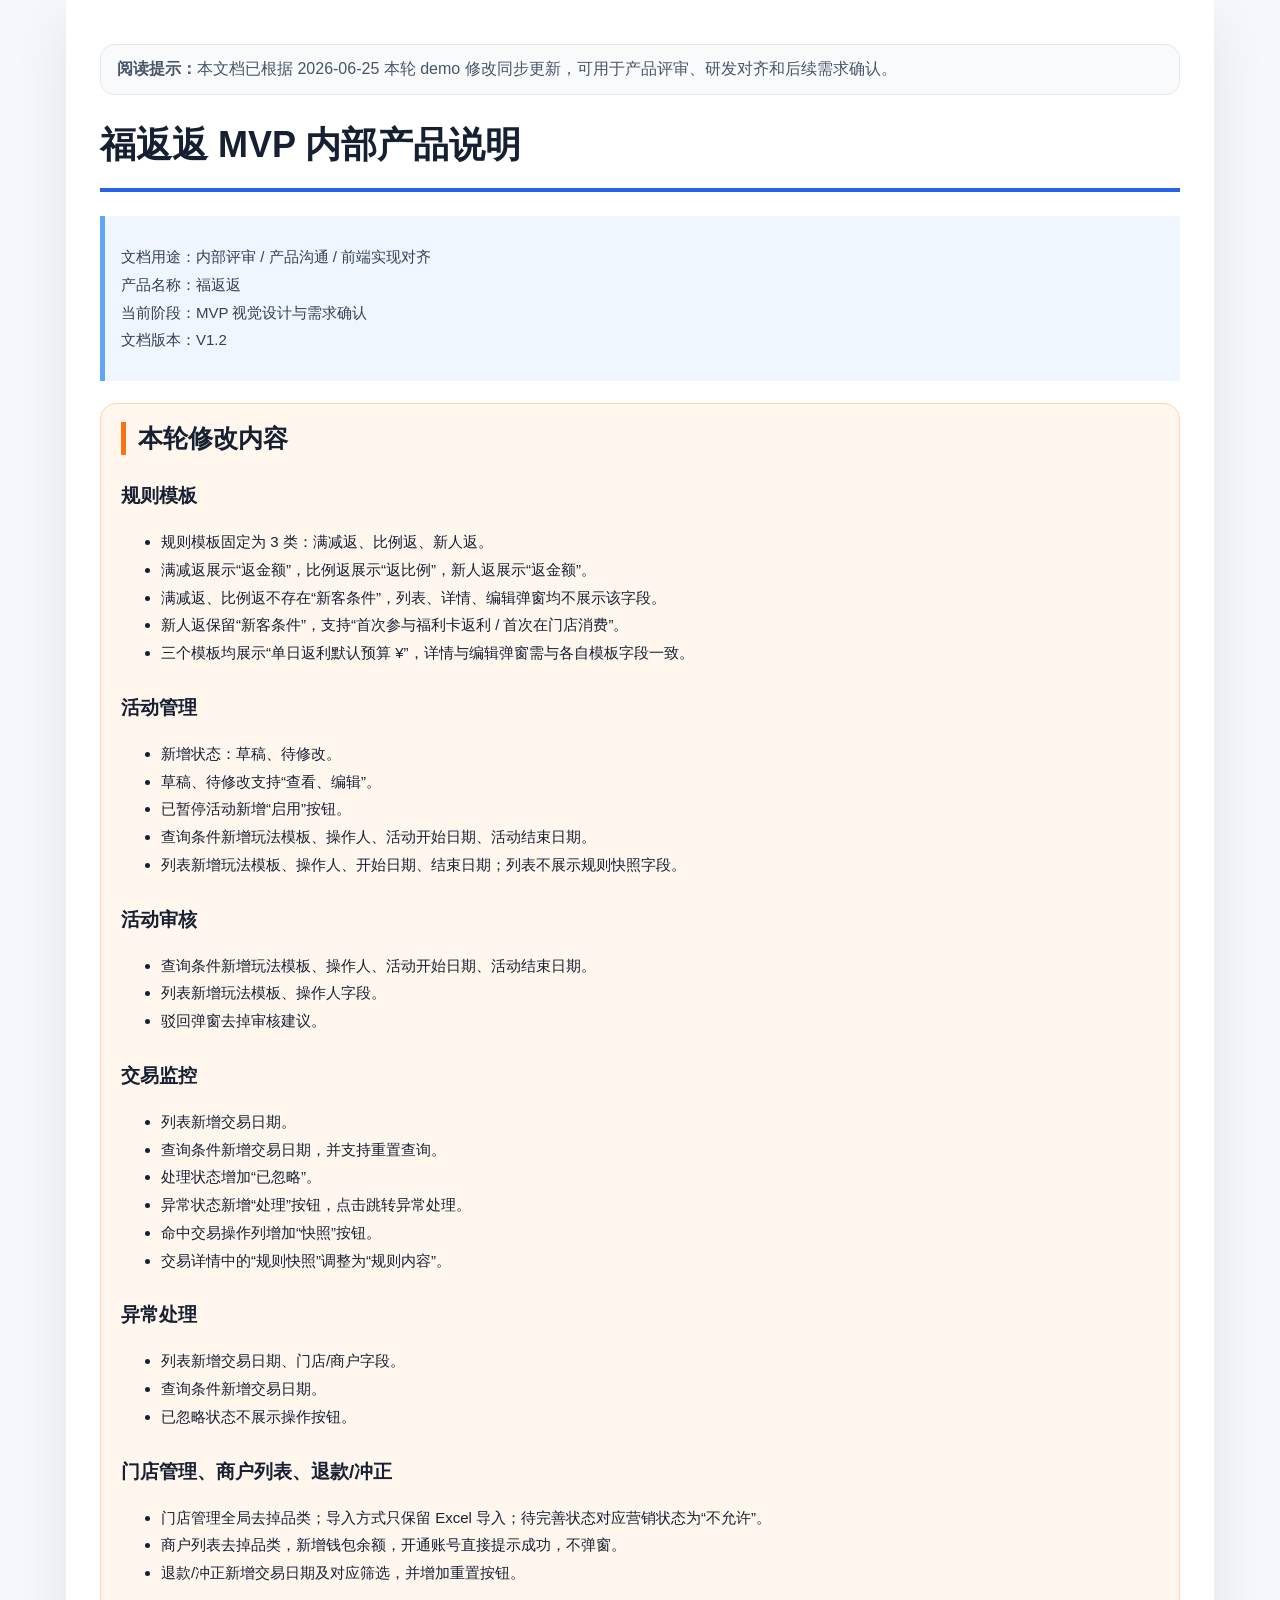
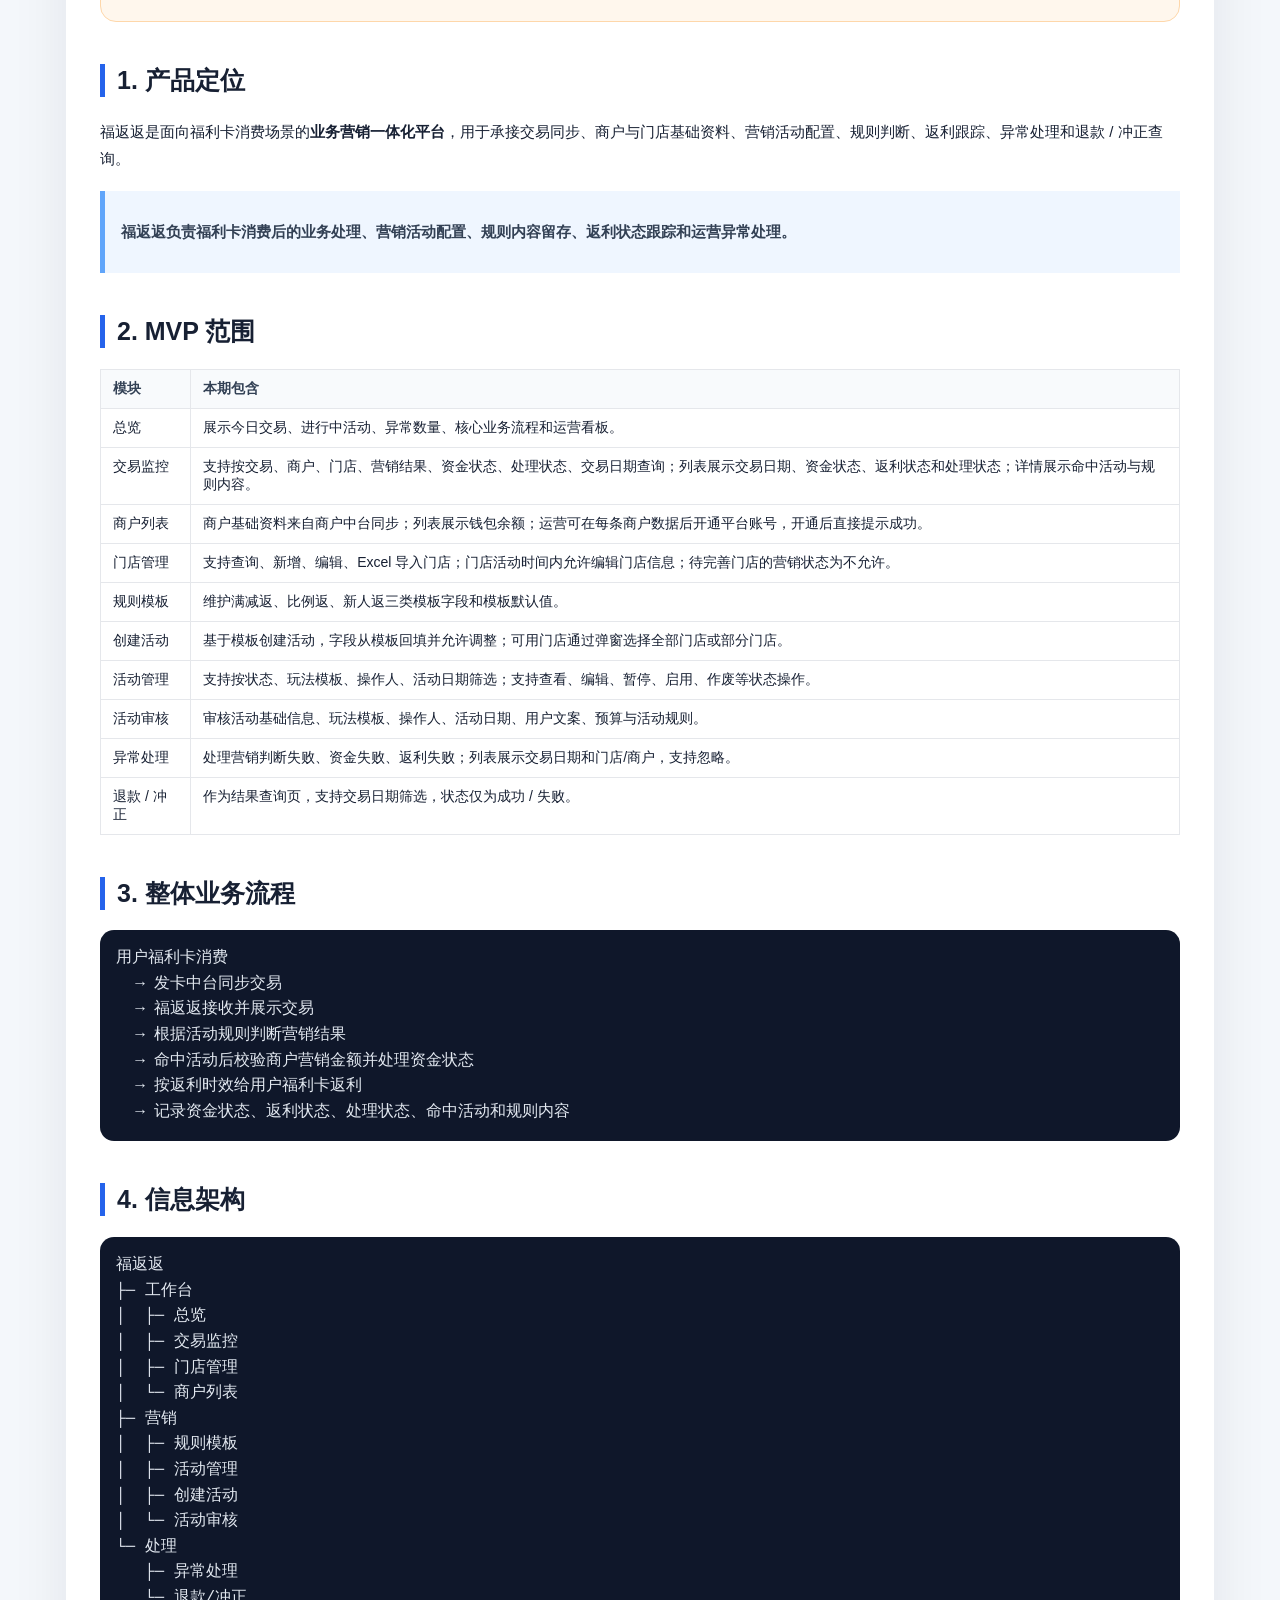
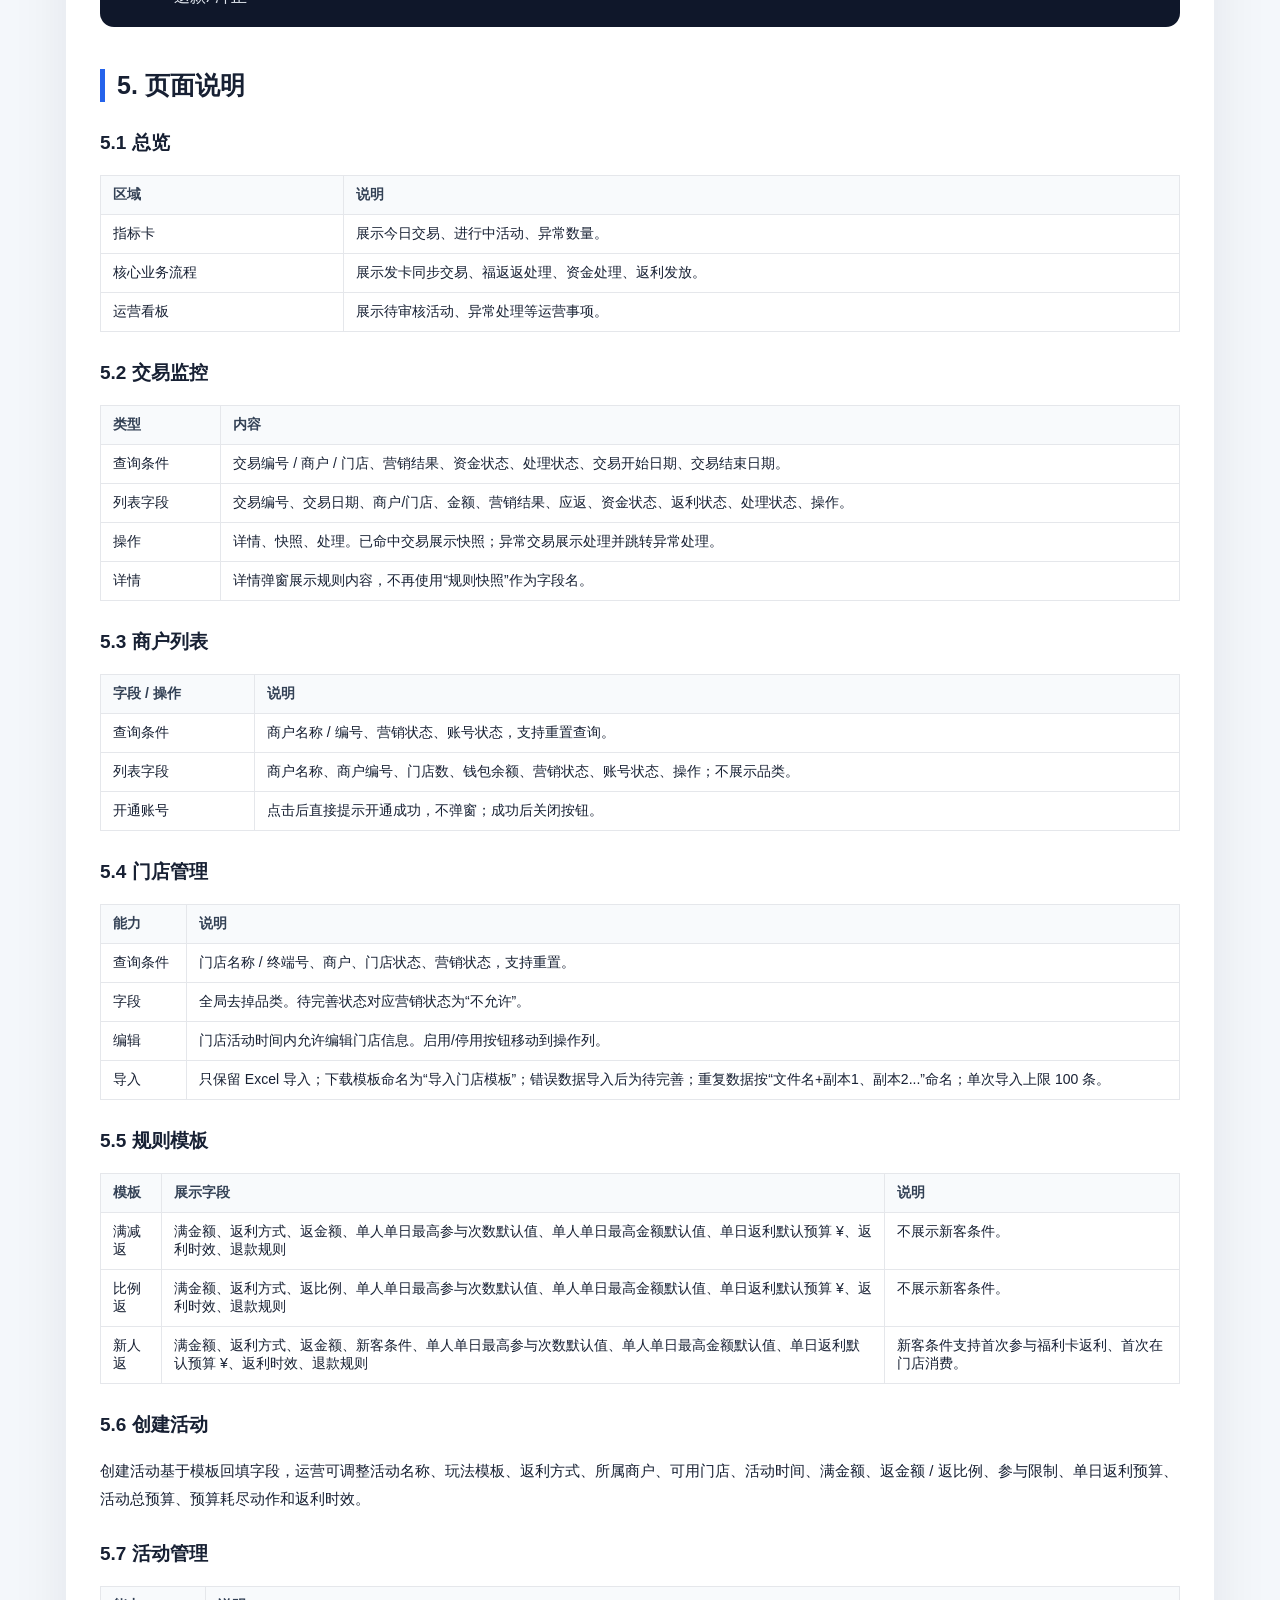
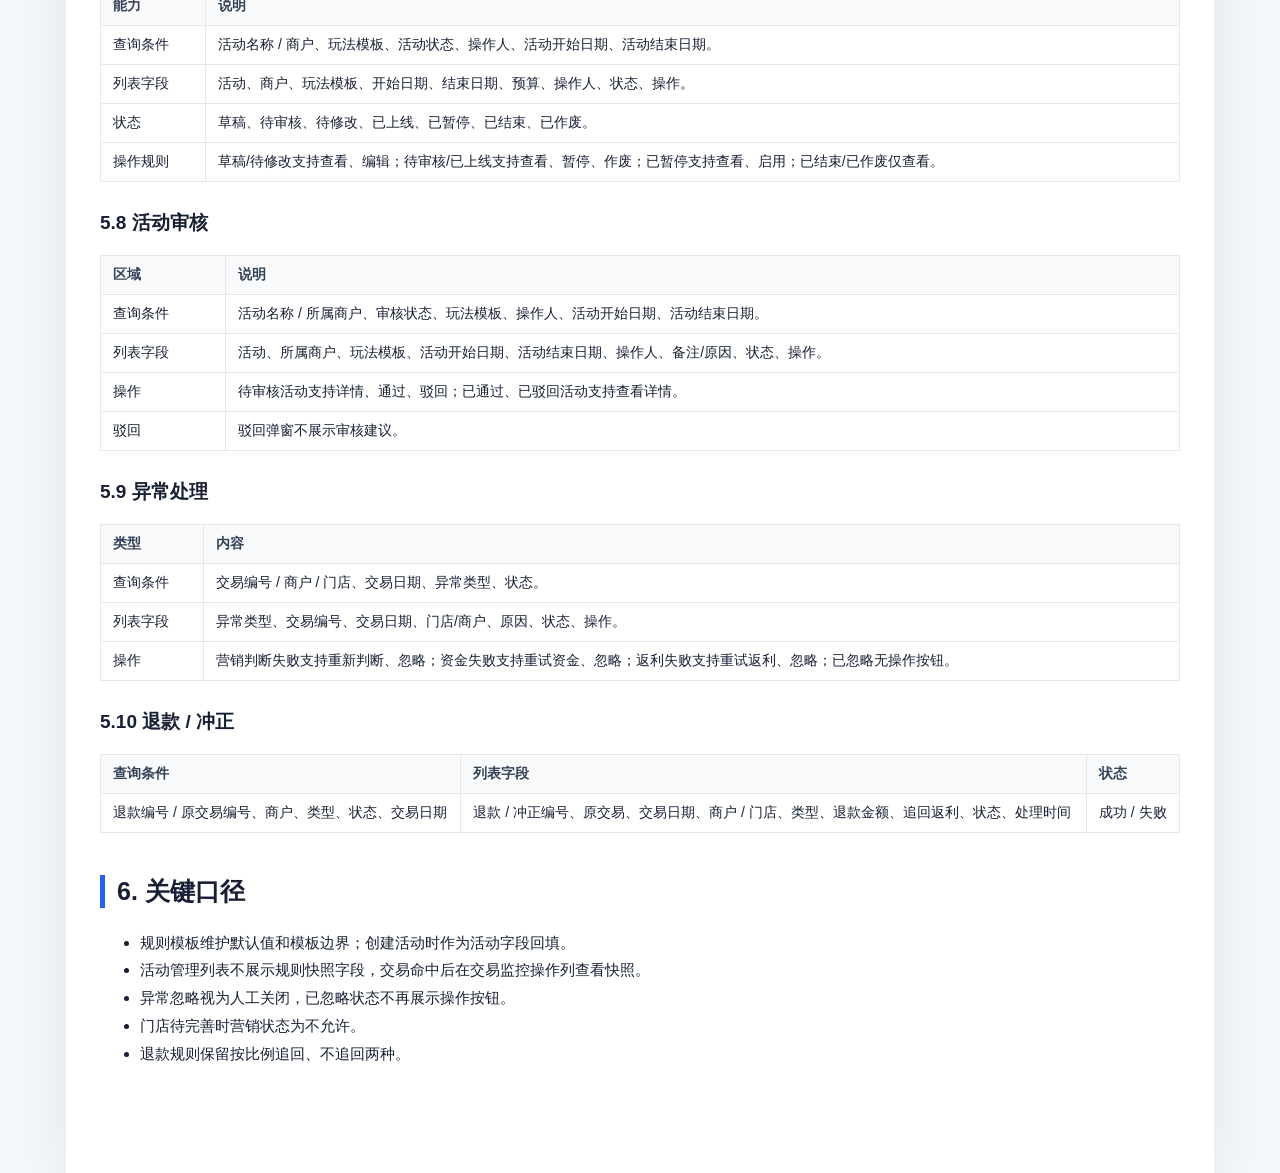
==== spec.html @ 5fb890c2 "Add product spec doc" ====
<!doctype html>
<html lang="zh-CN">
<head>
<meta charset="utf-8">
<meta name="viewport" content="width=device-width,initial-scale=1">
<title>福返返内部产品说明-本轮更新版</title>
<style>
body{margin:0;background:#f4f7fb;color:#172033;font-family:-apple-system,BlinkMacSystemFont,"Segoe UI","PingFang SC","Microsoft YaHei",Arial,sans-serif}
.wrap{max-width:1080px;margin:0 auto;background:#fff;min-height:100vh;padding:44px 34px 90px;box-shadow:0 18px 55px rgba(15,23,42,.08)}
h1{font-size:36px;margin:0 0 24px;padding-bottom:18px;border-bottom:4px solid #2563eb}
h2{font-size:25px;margin-top:42px;border-left:5px solid #2563eb;padding-left:12px}
h3{font-size:19px;margin-top:28px}
p,li{font-size:15px;line-height:1.85}
blockquote{margin:18px 0;padding:12px 16px;border-left:5px solid #60a5fa;background:#eff6ff;color:#334155}
table{border-collapse:collapse;width:100%;margin:16px 0}
th,td{border:1px solid #e5e7eb;padding:10px 12px;text-align:left;vertical-align:top;font-size:14px}
th{background:#f8fafc;color:#334155}
pre{background:#0f172a;color:#e2e8f0;padding:16px;border-radius:14px;overflow:auto;line-height:1.6}
code{font-family:Consolas,monospace;background:#f1f5f9;padding:2px 6px;border-radius:6px}
pre code{background:transparent;padding:0}
.note{background:#f8fafc;border:1px solid #e5e7eb;border-radius:14px;padding:14px 16px;margin-bottom:26px;color:#475569}
.update{background:#fff7ed;border:1px solid #fed7aa;border-radius:16px;padding:18px 20px;margin:22px 0 30px}
.update h2{margin-top:0;border-left-color:#f97316}
.ok{color:#067647;font-weight:700}.warn{color:#b42318;font-weight:700}
@media print{body{background:#fff}.wrap{box-shadow:none;max-width:none}.note{display:none}}
</style>
</head>
<body>
<div class="wrap">
<div class="note"><b>阅读提示：</b>本文档已根据 2026-06-25 本轮 demo 修改同步更新，可用于产品评审、研发对齐和后续需求确认。</div>
<h1>福返返 MVP 内部产品说明</h1>
<blockquote>
<p>文档用途：内部评审 / 产品沟通 / 前端实现对齐<br>产品名称：福返返<br>当前阶段：MVP 视觉设计与需求确认<br>文档版本：V1.2</p>
</blockquote>

<div class="update">
<h2>本轮修改内容</h2>
<h3>规则模板</h3>
<ul>
<li>规则模板固定为 3 类：满减返、比例返、新人返。</li>
<li>满减返展示“返金额”，比例返展示“返比例”，新人返展示“返金额”。</li>
<li>满减返、比例返不存在“新客条件”，列表、详情、编辑弹窗均不展示该字段。</li>
<li>新人返保留“新客条件”，支持“首次参与福利卡返利 / 首次在门店消费”。</li>
<li>三个模板均展示“单日返利默认预算 ¥”，详情与编辑弹窗需与各自模板字段一致。</li>
</ul>
<h3>活动管理</h3>
<ul>
<li>新增状态：草稿、待修改。</li>
<li>草稿、待修改支持“查看、编辑”。</li>
<li>已暂停活动新增“启用”按钮。</li>
<li>查询条件新增玩法模板、操作人、活动开始日期、活动结束日期。</li>
<li>列表新增玩法模板、操作人、开始日期、结束日期；列表不展示规则快照字段。</li>
</ul>
<h3>活动审核</h3>
<ul>
<li>查询条件新增玩法模板、操作人、活动开始日期、活动结束日期。</li>
<li>列表新增玩法模板、操作人字段。</li>
<li>驳回弹窗去掉审核建议。</li>
</ul>
<h3>交易监控</h3>
<ul>
<li>列表新增交易日期。</li>
<li>查询条件新增交易日期，并支持重置查询。</li>
<li>处理状态增加“已忽略”。</li>
<li>异常状态新增“处理”按钮，点击跳转异常处理。</li>
<li>命中交易操作列增加“快照”按钮。</li>
<li>交易详情中的“规则快照”调整为“规则内容”。</li>
</ul>
<h3>异常处理</h3>
<ul>
<li>列表新增交易日期、门店/商户字段。</li>
<li>查询条件新增交易日期。</li>
<li>已忽略状态不展示操作按钮。</li>
</ul>
<h3>门店管理、商户列表、退款/冲正</h3>
<ul>
<li>门店管理全局去掉品类；导入方式只保留 Excel 导入；待完善状态对应营销状态为“不允许”。</li>
<li>商户列表去掉品类，新增钱包余额，开通账号直接提示成功，不弹窗。</li>
<li>退款/冲正新增交易日期及对应筛选，并增加重置按钮。</li>
</ul>
</div>

<h2>1. 产品定位</h2>
<p>福返返是面向福利卡消费场景的<strong>业务营销一体化平台</strong>，用于承接交易同步、商户与门店基础资料、营销活动配置、规则判断、返利跟踪、异常处理和退款 / 冲正查询。</p>
<blockquote>
<p><strong>福返返负责福利卡消费后的业务处理、营销活动配置、规则内容留存、返利状态跟踪和运营异常处理。</strong></p>
</blockquote>

<h2>2. MVP 范围</h2>
<table>
<thead><tr><th>模块</th><th>本期包含</th></tr></thead>
<tbody>
<tr><td>总览</td><td>展示今日交易、进行中活动、异常数量、核心业务流程和运营看板。</td></tr>
<tr><td>交易监控</td><td>支持按交易、商户、门店、营销结果、资金状态、处理状态、交易日期查询；列表展示交易日期、资金状态、返利状态和处理状态；详情展示命中活动与规则内容。</td></tr>
<tr><td>商户列表</td><td>商户基础资料来自商户中台同步；列表展示钱包余额；运营可在每条商户数据后开通平台账号，开通后直接提示成功。</td></tr>
<tr><td>门店管理</td><td>支持查询、新增、编辑、Excel 导入门店；门店活动时间内允许编辑门店信息；待完善门店的营销状态为不允许。</td></tr>
<tr><td>规则模板</td><td>维护满减返、比例返、新人返三类模板字段和模板默认值。</td></tr>
<tr><td>创建活动</td><td>基于模板创建活动，字段从模板回填并允许调整；可用门店通过弹窗选择全部门店或部分门店。</td></tr>
<tr><td>活动管理</td><td>支持按状态、玩法模板、操作人、活动日期筛选；支持查看、编辑、暂停、启用、作废等状态操作。</td></tr>
<tr><td>活动审核</td><td>审核活动基础信息、玩法模板、操作人、活动日期、用户文案、预算与活动规则。</td></tr>
<tr><td>异常处理</td><td>处理营销判断失败、资金失败、返利失败；列表展示交易日期和门店/商户，支持忽略。</td></tr>
<tr><td>退款 / 冲正</td><td>作为结果查询页，支持交易日期筛选，状态仅为成功 / 失败。</td></tr>
</tbody>
</table>

<h2>3. 整体业务流程</h2>
<pre><code>用户福利卡消费
  → 发卡中台同步交易
  → 福返返接收并展示交易
  → 根据活动规则判断营销结果
  → 命中活动后校验商户营销金额并处理资金状态
  → 按返利时效给用户福利卡返利
  → 记录资金状态、返利状态、处理状态、命中活动和规则内容</code></pre>

<h2>4. 信息架构</h2>
<pre><code>福返返
├─ 工作台
│  ├─ 总览
│  ├─ 交易监控
│  ├─ 门店管理
│  └─ 商户列表
├─ 营销
│  ├─ 规则模板
│  ├─ 活动管理
│  ├─ 创建活动
│  └─ 活动审核
└─ 处理
   ├─ 异常处理
   └─ 退款/冲正</code></pre>

<h2>5. 页面说明</h2>
<h3>5.1 总览</h3>
<table>
<thead><tr><th>区域</th><th>说明</th></tr></thead>
<tbody>
<tr><td>指标卡</td><td>展示今日交易、进行中活动、异常数量。</td></tr>
<tr><td>核心业务流程</td><td>展示发卡同步交易、福返返处理、资金处理、返利发放。</td></tr>
<tr><td>运营看板</td><td>展示待审核活动、异常处理等运营事项。</td></tr>
</tbody>
</table>

<h3>5.2 交易监控</h3>
<table>
<thead><tr><th>类型</th><th>内容</th></tr></thead>
<tbody>
<tr><td>查询条件</td><td>交易编号 / 商户 / 门店、营销结果、资金状态、处理状态、交易开始日期、交易结束日期。</td></tr>
<tr><td>列表字段</td><td>交易编号、交易日期、商户/门店、金额、营销结果、应返、资金状态、返利状态、处理状态、操作。</td></tr>
<tr><td>操作</td><td>详情、快照、处理。已命中交易展示快照；异常交易展示处理并跳转异常处理。</td></tr>
<tr><td>详情</td><td>详情弹窗展示规则内容，不再使用“规则快照”作为字段名。</td></tr>
</tbody>
</table>

<h3>5.3 商户列表</h3>
<table>
<thead><tr><th>字段 / 操作</th><th>说明</th></tr></thead>
<tbody>
<tr><td>查询条件</td><td>商户名称 / 编号、营销状态、账号状态，支持重置查询。</td></tr>
<tr><td>列表字段</td><td>商户名称、商户编号、门店数、钱包余额、营销状态、账号状态、操作；不展示品类。</td></tr>
<tr><td>开通账号</td><td>点击后直接提示开通成功，不弹窗；成功后关闭按钮。</td></tr>
</tbody>
</table>

<h3>5.4 门店管理</h3>
<table>
<thead><tr><th>能力</th><th>说明</th></tr></thead>
<tbody>
<tr><td>查询条件</td><td>门店名称 / 终端号、商户、门店状态、营销状态，支持重置。</td></tr>
<tr><td>字段</td><td>全局去掉品类。待完善状态对应营销状态为“不允许”。</td></tr>
<tr><td>编辑</td><td>门店活动时间内允许编辑门店信息。启用/停用按钮移动到操作列。</td></tr>
<tr><td>导入</td><td>只保留 Excel 导入；下载模板命名为“导入门店模板”；错误数据导入后为待完善；重复数据按“文件名+副本1、副本2...”命名；单次导入上限 100 条。</td></tr>
</tbody>
</table>

<h3>5.5 规则模板</h3>
<table>
<thead><tr><th>模板</th><th>展示字段</th><th>说明</th></tr></thead>
<tbody>
<tr><td>满减返</td><td>满金额、返利方式、返金额、单人单日最高参与次数默认值、单人单日最高金额默认值、单日返利默认预算 ¥、返利时效、退款规则</td><td>不展示新客条件。</td></tr>
<tr><td>比例返</td><td>满金额、返利方式、返比例、单人单日最高参与次数默认值、单人单日最高金额默认值、单日返利默认预算 ¥、返利时效、退款规则</td><td>不展示新客条件。</td></tr>
<tr><td>新人返</td><td>满金额、返利方式、返金额、新客条件、单人单日最高参与次数默认值、单人单日最高金额默认值、单日返利默认预算 ¥、返利时效、退款规则</td><td>新客条件支持首次参与福利卡返利、首次在门店消费。</td></tr>
</tbody>
</table>

<h3>5.6 创建活动</h3>
<p>创建活动基于模板回填字段，运营可调整活动名称、玩法模板、返利方式、所属商户、可用门店、活动时间、满金额、返金额 / 返比例、参与限制、单日返利预算、活动总预算、预算耗尽动作和返利时效。</p>

<h3>5.7 活动管理</h3>
<table>
<thead><tr><th>能力</th><th>说明</th></tr></thead>
<tbody>
<tr><td>查询条件</td><td>活动名称 / 商户、玩法模板、活动状态、操作人、活动开始日期、活动结束日期。</td></tr>
<tr><td>列表字段</td><td>活动、商户、玩法模板、开始日期、结束日期、预算、操作人、状态、操作。</td></tr>
<tr><td>状态</td><td>草稿、待审核、待修改、已上线、已暂停、已结束、已作废。</td></tr>
<tr><td>操作规则</td><td>草稿/待修改支持查看、编辑；待审核/已上线支持查看、暂停、作废；已暂停支持查看、启用；已结束/已作废仅查看。</td></tr>
</tbody>
</table>

<h3>5.8 活动审核</h3>
<table>
<thead><tr><th>区域</th><th>说明</th></tr></thead>
<tbody>
<tr><td>查询条件</td><td>活动名称 / 所属商户、审核状态、玩法模板、操作人、活动开始日期、活动结束日期。</td></tr>
<tr><td>列表字段</td><td>活动、所属商户、玩法模板、活动开始日期、活动结束日期、操作人、备注/原因、状态、操作。</td></tr>
<tr><td>操作</td><td>待审核活动支持详情、通过、驳回；已通过、已驳回活动支持查看详情。</td></tr>
<tr><td>驳回</td><td>驳回弹窗不展示审核建议。</td></tr>
</tbody>
</table>

<h3>5.9 异常处理</h3>
<table>
<thead><tr><th>类型</th><th>内容</th></tr></thead>
<tbody>
<tr><td>查询条件</td><td>交易编号 / 商户 / 门店、交易日期、异常类型、状态。</td></tr>
<tr><td>列表字段</td><td>异常类型、交易编号、交易日期、门店/商户、原因、状态、操作。</td></tr>
<tr><td>操作</td><td>营销判断失败支持重新判断、忽略；资金失败支持重试资金、忽略；返利失败支持重试返利、忽略；已忽略无操作按钮。</td></tr>
</tbody>
</table>

<h3>5.10 退款 / 冲正</h3>
<table>
<thead><tr><th>查询条件</th><th>列表字段</th><th>状态</th></tr></thead>
<tbody>
<tr><td>退款编号 / 原交易编号、商户、类型、状态、交易日期</td><td>退款 / 冲正编号、原交易、交易日期、商户 / 门店、类型、退款金额、追回返利、状态、处理时间</td><td>成功 / 失败</td></tr>
</tbody>
</table>

<h2>6. 关键口径</h2>
<ul>
<li>规则模板维护默认值和模板边界；创建活动时作为活动字段回填。</li>
<li>活动管理列表不展示规则快照字段，交易命中后在交易监控操作列查看快照。</li>
<li>异常忽略视为人工关闭，已忽略状态不再展示操作按钮。</li>
<li>门店待完善时营销状态为不允许。</li>
<li>退款规则保留按比例追回、不追回两种。</li>
</ul>
</div>
</body>
</html>
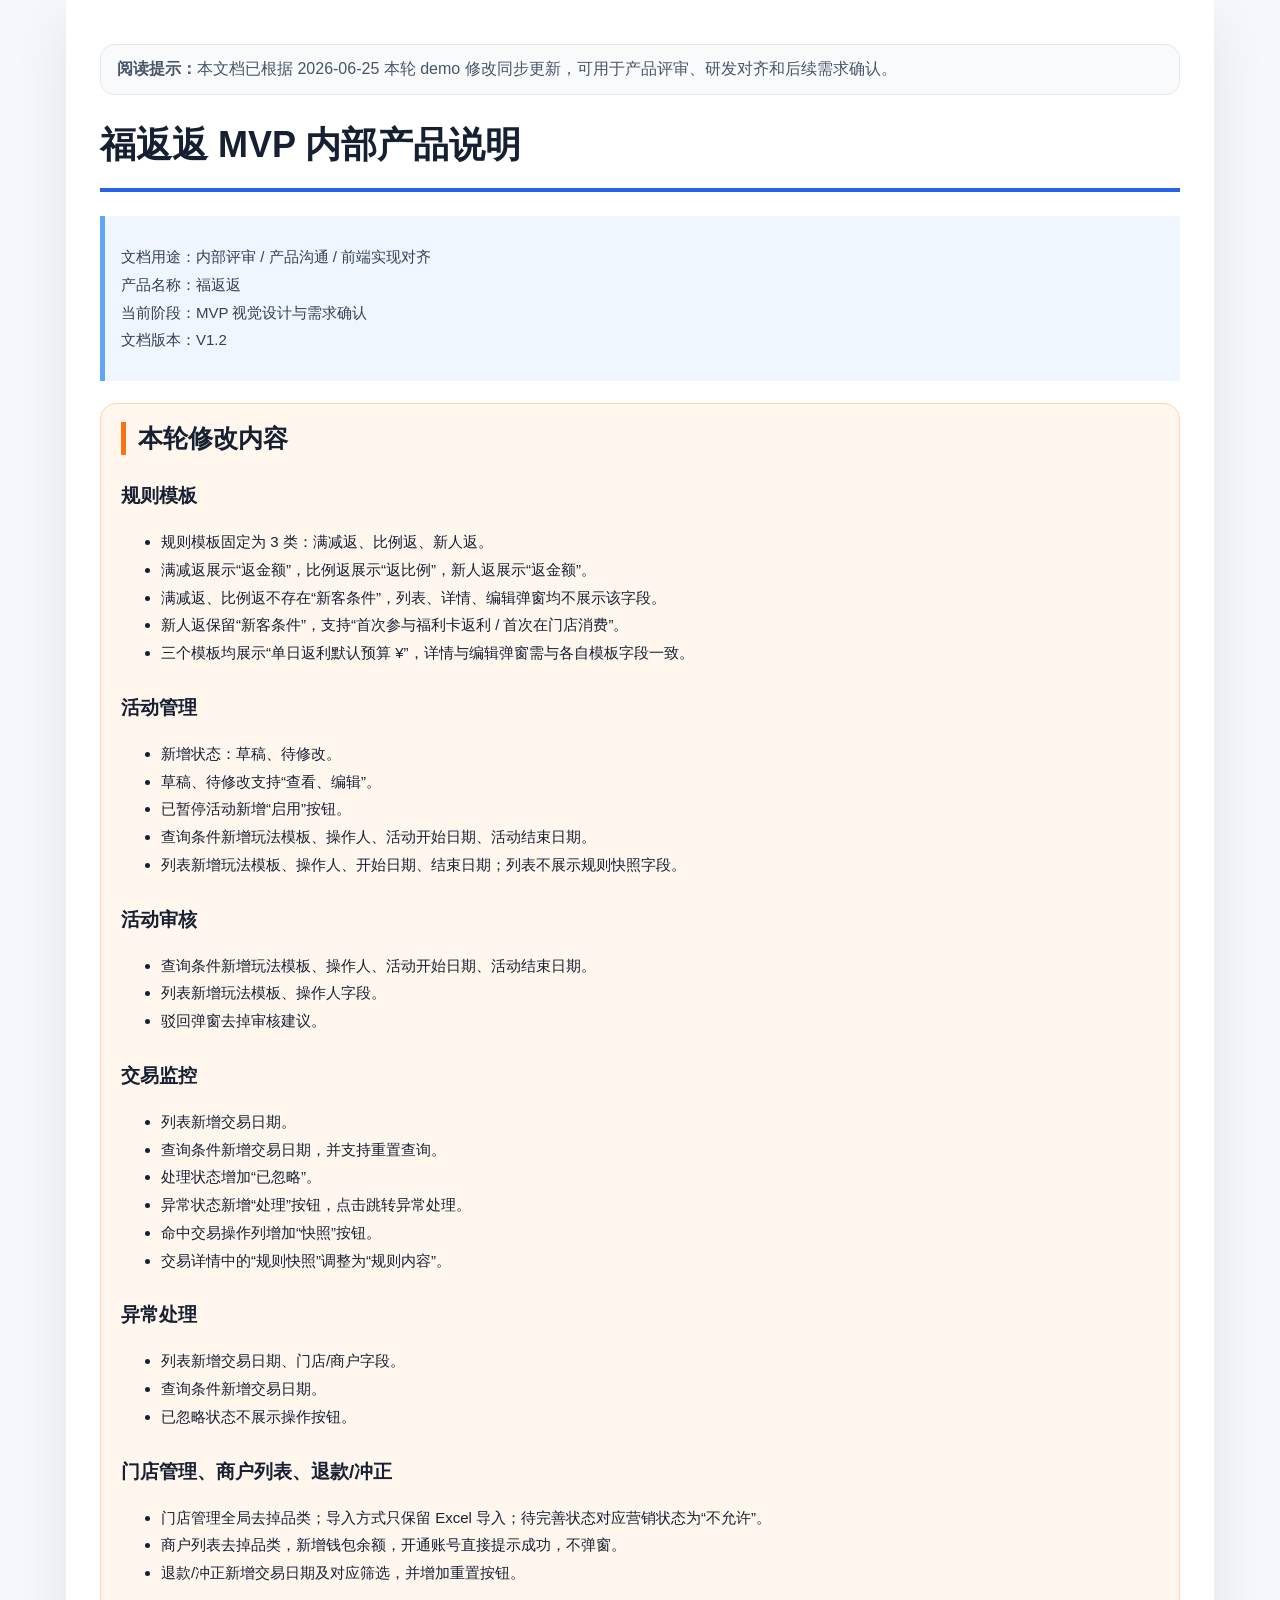
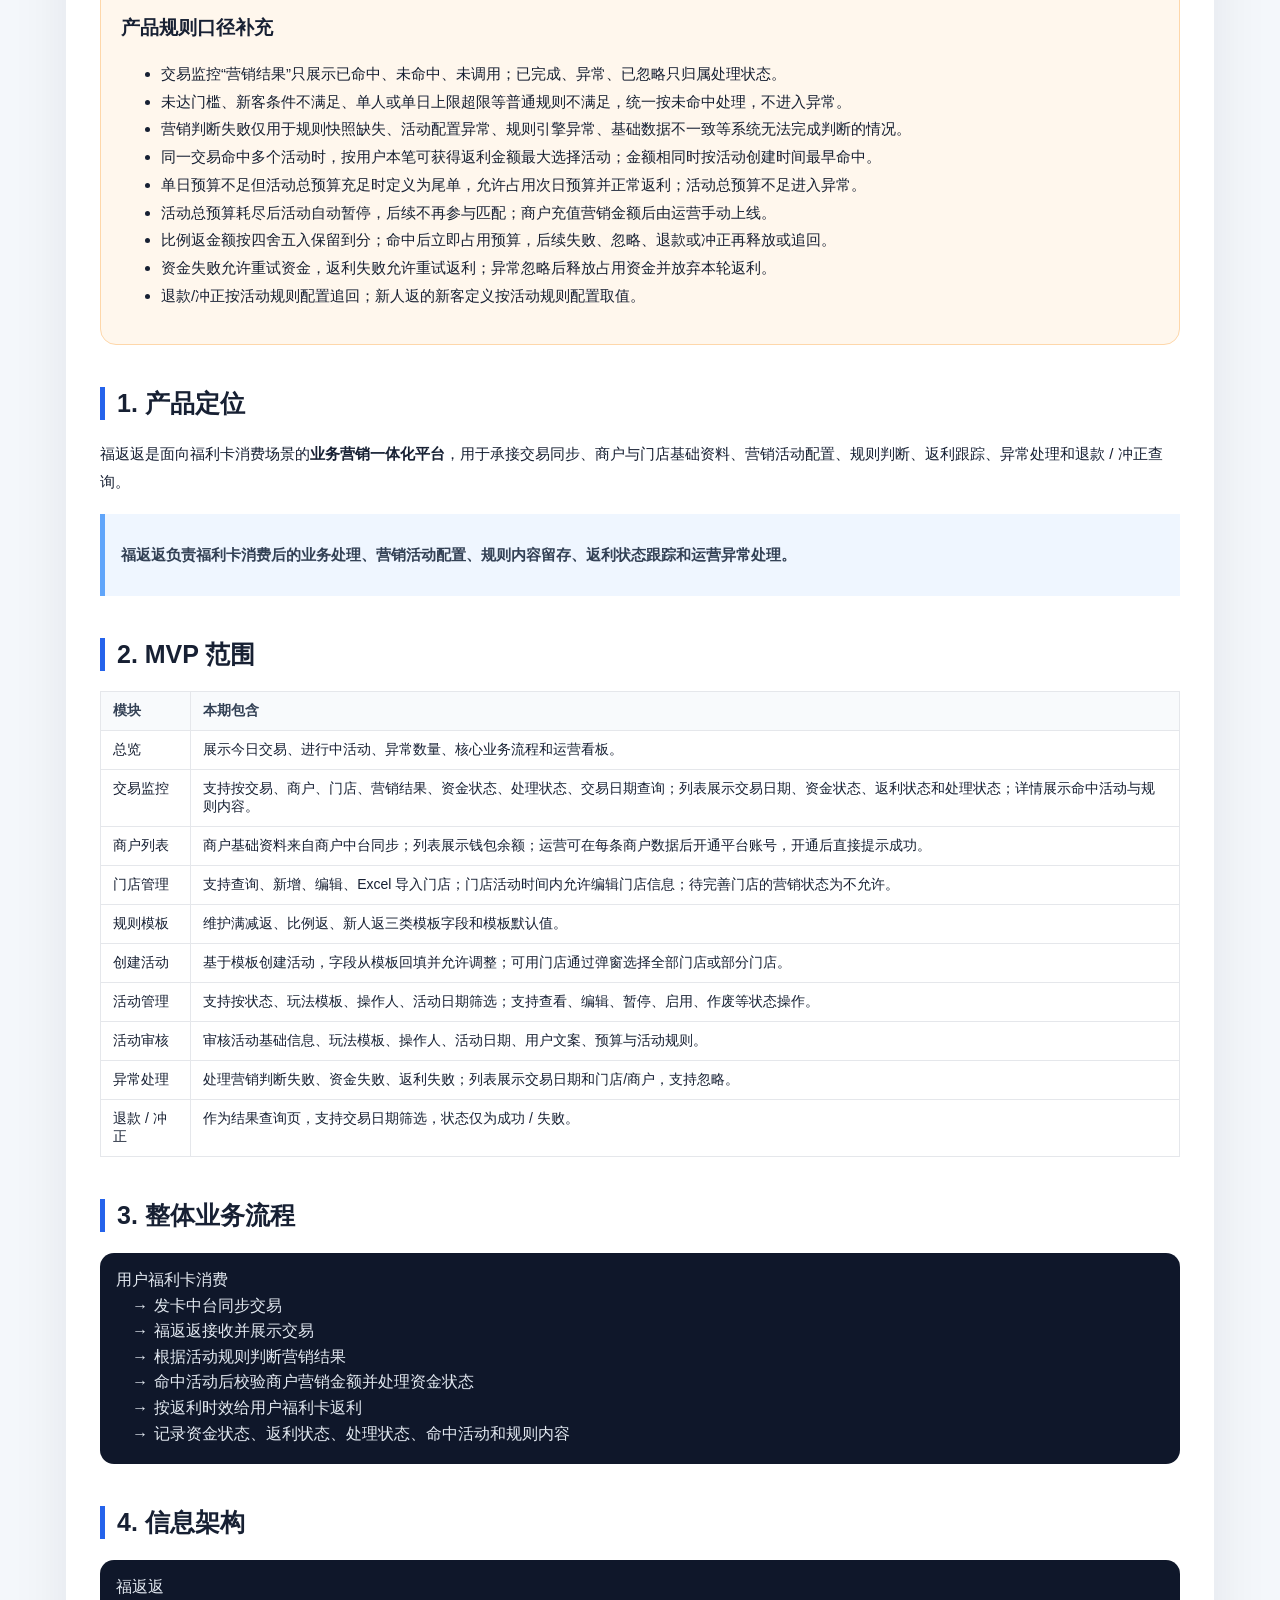
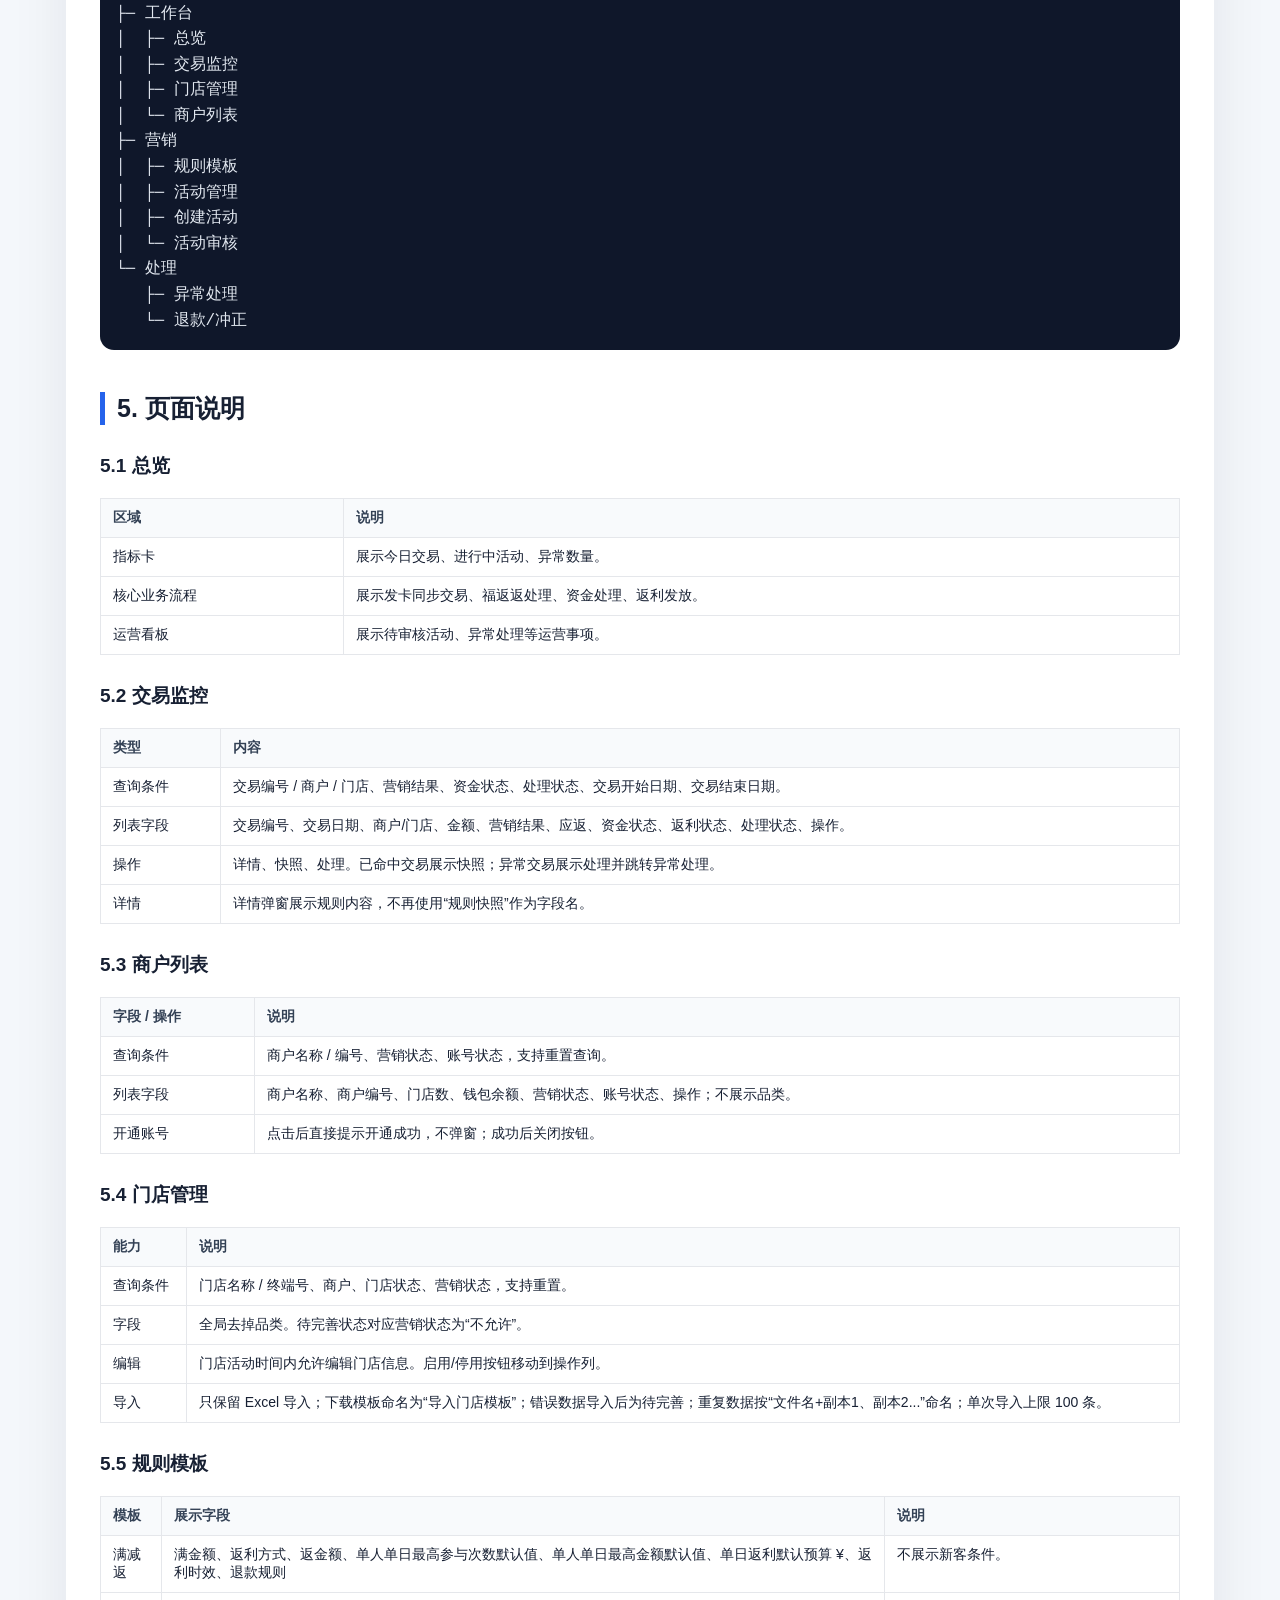
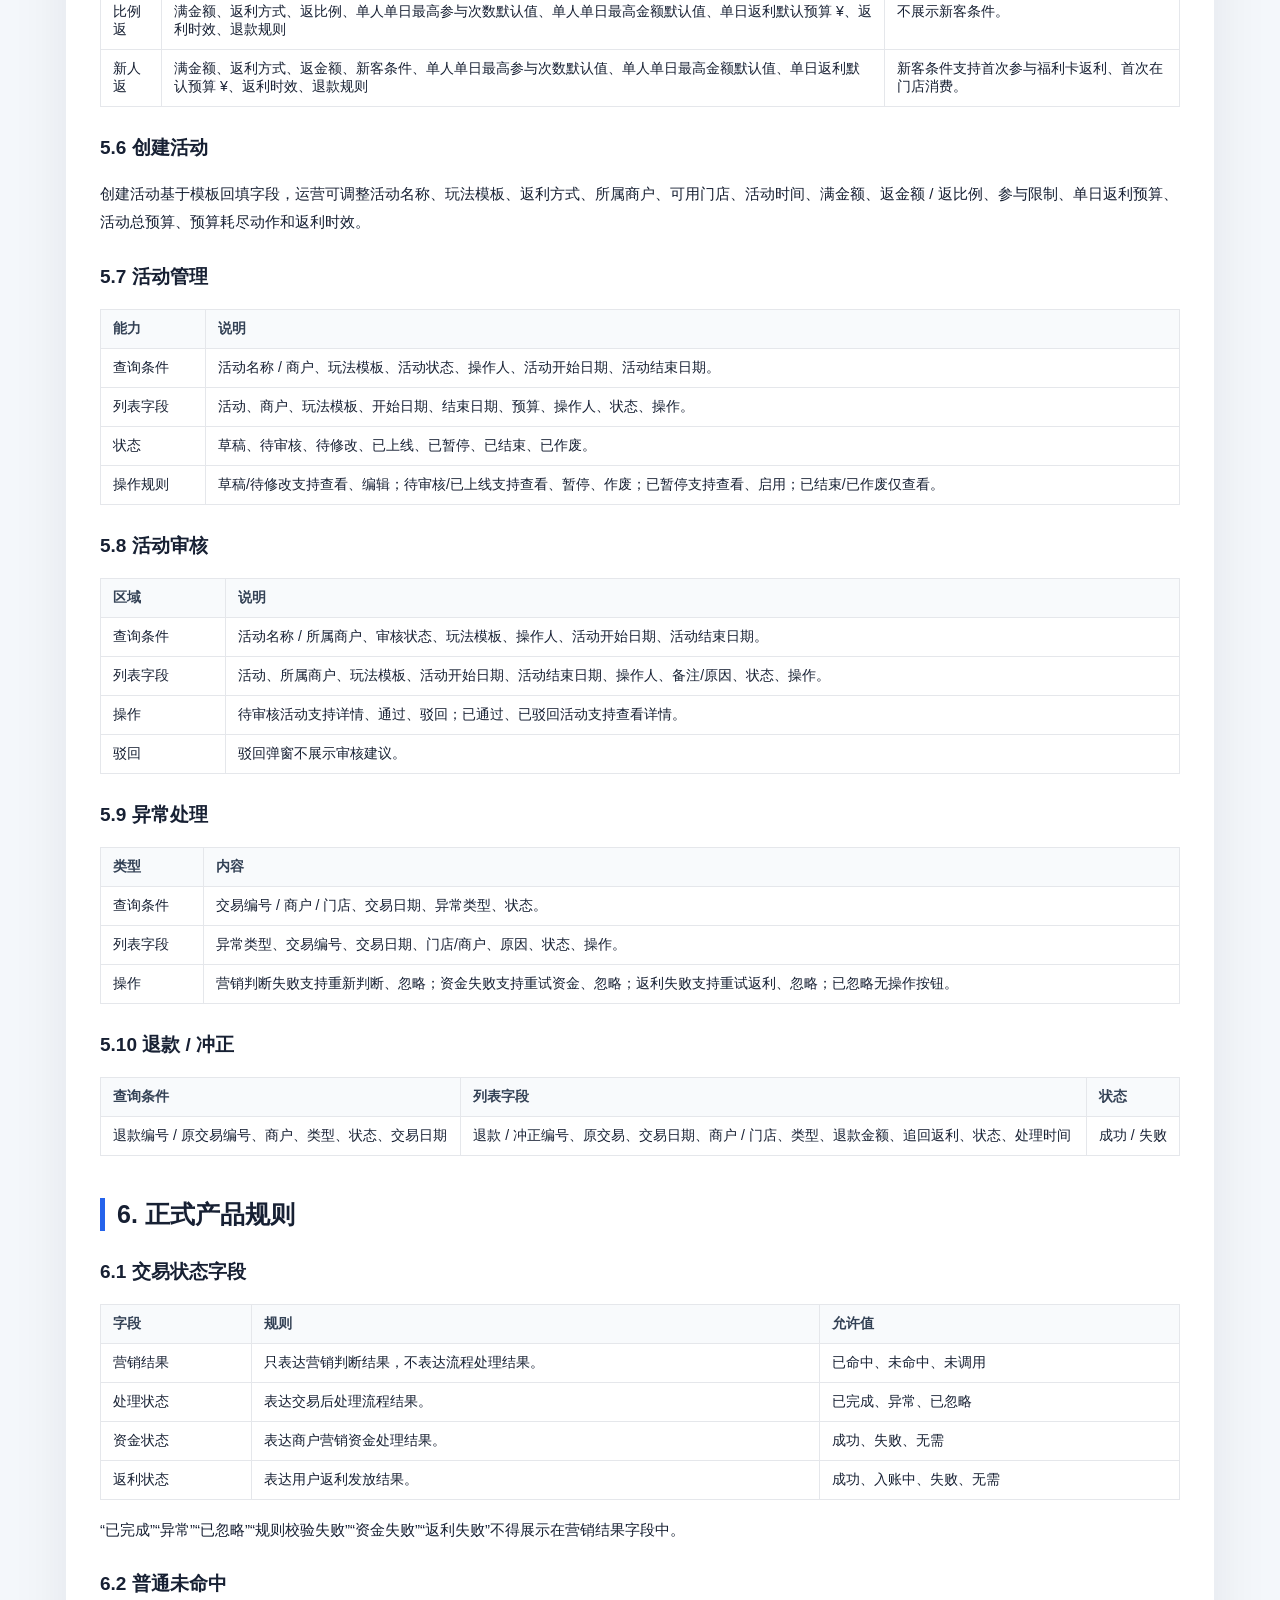
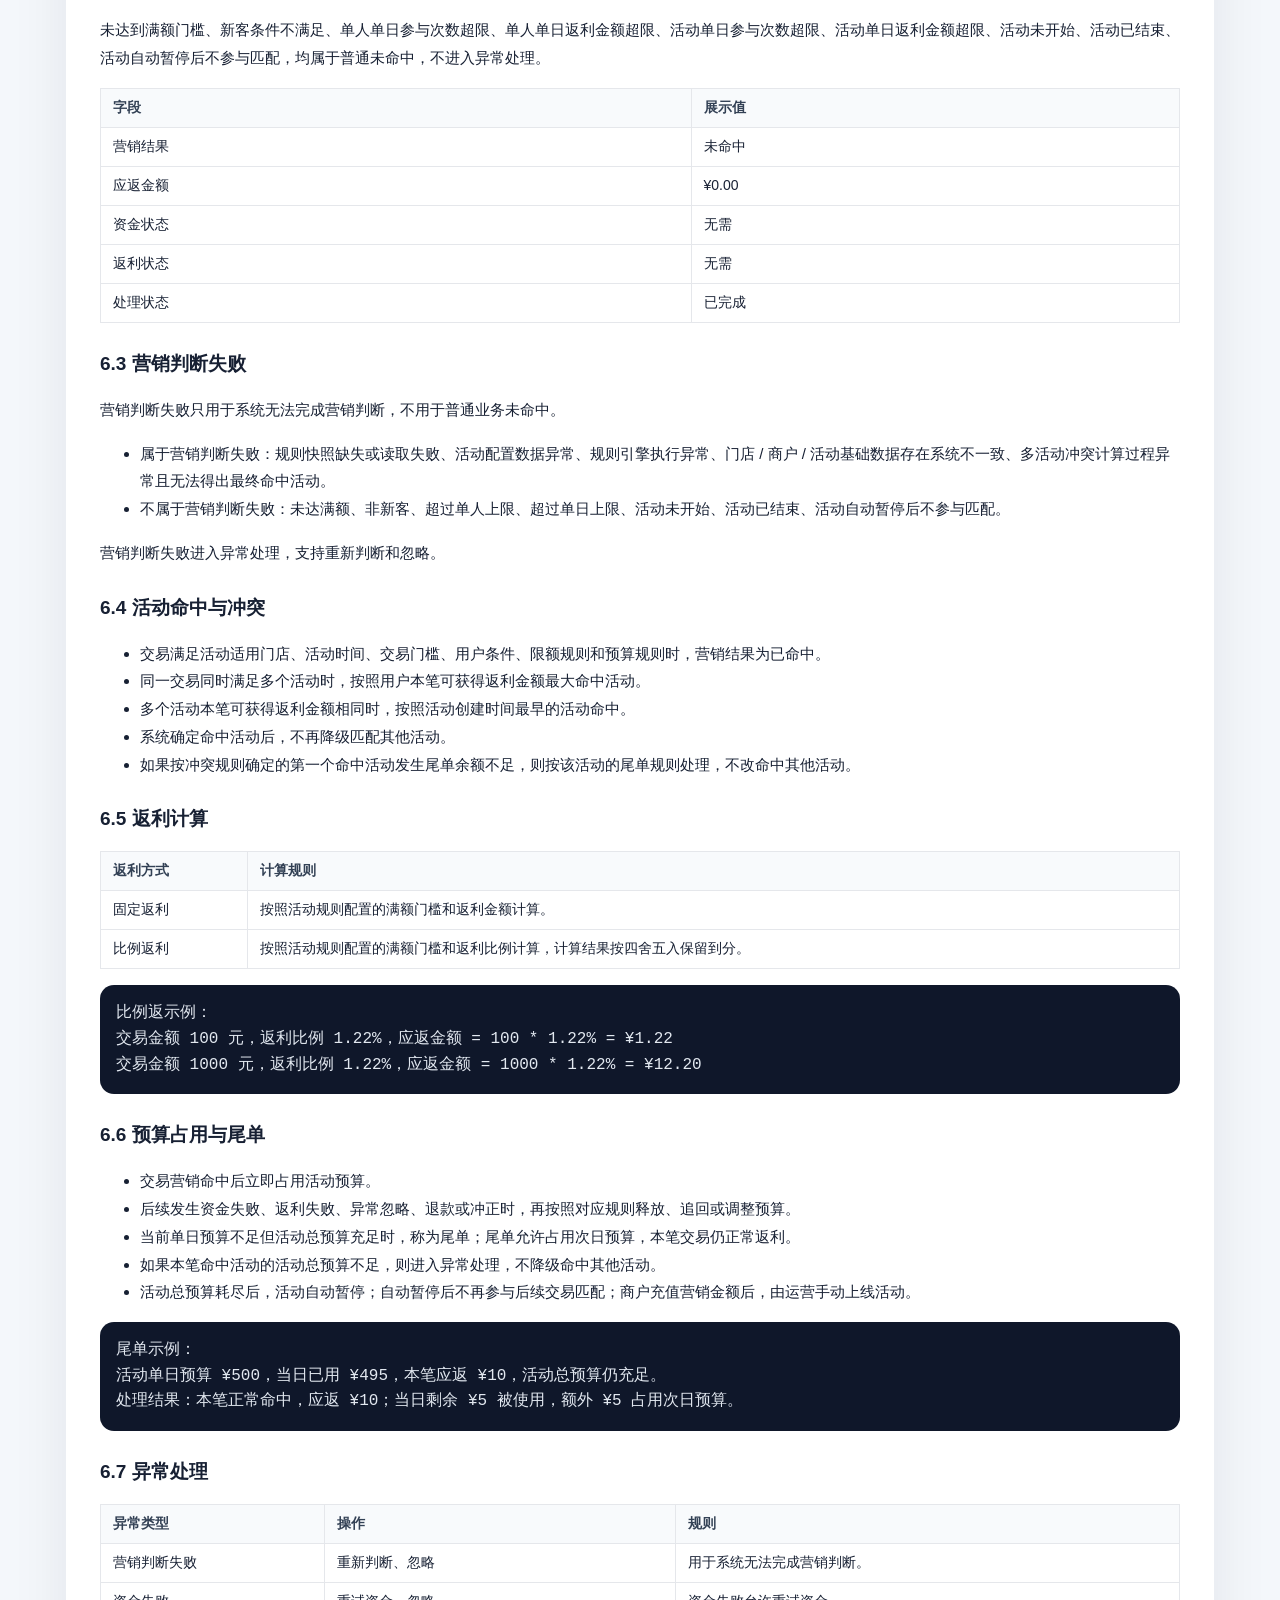
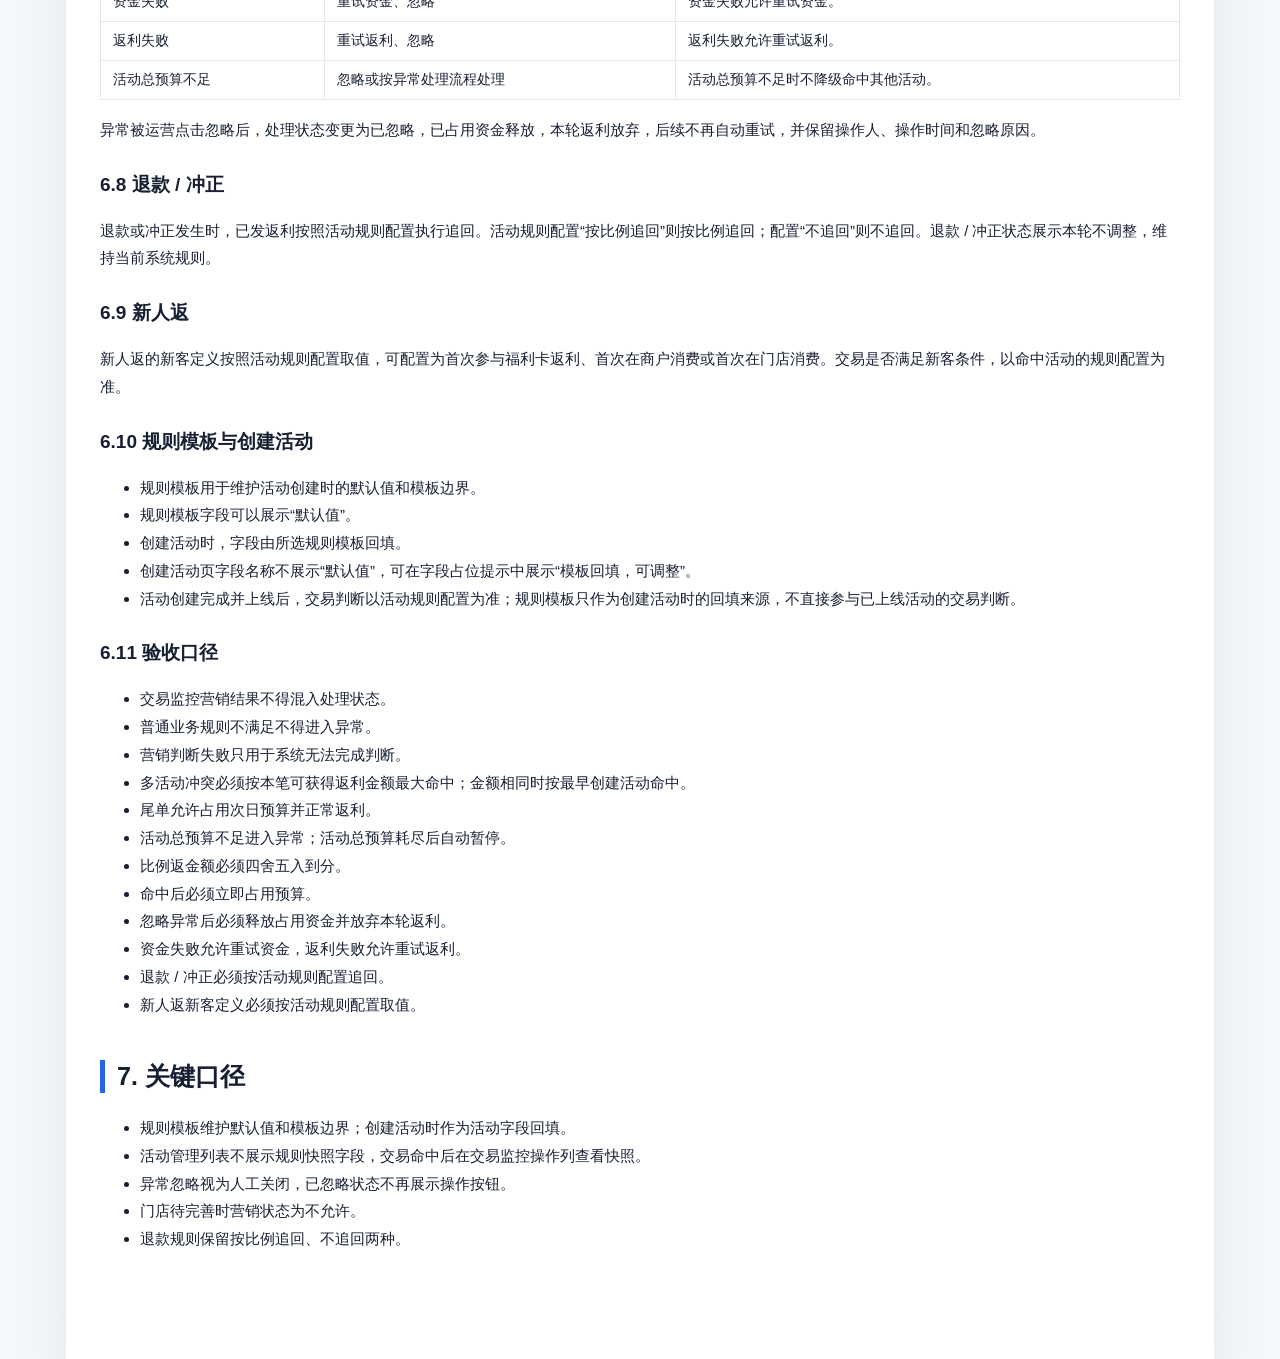
==== commit 9dd23aa8: "Update Fufanfan business rules spec" ====
--- a/spec.html
+++ b/spec.html
@@ -78,6 +78,18 @@
 <li>商户列表去掉品类，新增钱包余额，开通账号直接提示成功，不弹窗。</li>
 <li>退款/冲正新增交易日期及对应筛选，并增加重置按钮。</li>
 </ul>
+<h3>产品规则口径补充</h3>
+<ul>
+<li>交易监控“营销结果”只展示已命中、未命中、未调用；已完成、异常、已忽略只归属处理状态。</li>
+<li>未达门槛、新客条件不满足、单人或单日上限超限等普通规则不满足，统一按未命中处理，不进入异常。</li>
+<li>营销判断失败仅用于规则快照缺失、活动配置异常、规则引擎异常、基础数据不一致等系统无法完成判断的情况。</li>
+<li>同一交易命中多个活动时，按用户本笔可获得返利金额最大选择活动；金额相同时按活动创建时间最早命中。</li>
+<li>单日预算不足但活动总预算充足时定义为尾单，允许占用次日预算并正常返利；活动总预算不足进入异常。</li>
+<li>活动总预算耗尽后活动自动暂停，后续不再参与匹配；商户充值营销金额后由运营手动上线。</li>
+<li>比例返金额按四舍五入保留到分；命中后立即占用预算，后续失败、忽略、退款或冲正再释放或追回。</li>
+<li>资金失败允许重试资金，返利失败允许重试返利；异常忽略后释放占用资金并放弃本轮返利。</li>
+<li>退款/冲正按活动规则配置追回；新人返的新客定义按活动规则配置取值。</li>
+</ul>
 </div>
 
 <h2>1. 产品定位</h2>
@@ -224,7 +236,118 @@
 </tbody>
 </table>
 
-<h2>6. 关键口径</h2>
+<h2>6. 正式产品规则</h2>
+
+<h3>6.1 交易状态字段</h3>
+<table>
+<thead><tr><th>字段</th><th>规则</th><th>允许值</th></tr></thead>
+<tbody>
+<tr><td>营销结果</td><td>只表达营销判断结果，不表达流程处理结果。</td><td>已命中、未命中、未调用</td></tr>
+<tr><td>处理状态</td><td>表达交易后处理流程结果。</td><td>已完成、异常、已忽略</td></tr>
+<tr><td>资金状态</td><td>表达商户营销资金处理结果。</td><td>成功、失败、无需</td></tr>
+<tr><td>返利状态</td><td>表达用户返利发放结果。</td><td>成功、入账中、失败、无需</td></tr>
+</tbody>
+</table>
+<p>“已完成”“异常”“已忽略”“规则校验失败”“资金失败”“返利失败”不得展示在营销结果字段中。</p>
+
+<h3>6.2 普通未命中</h3>
+<p>未达到满额门槛、新客条件不满足、单人单日参与次数超限、单人单日返利金额超限、活动单日参与次数超限、活动单日返利金额超限、活动未开始、活动已结束、活动自动暂停后不参与匹配，均属于普通未命中，不进入异常处理。</p>
+<table>
+<thead><tr><th>字段</th><th>展示值</th></tr></thead>
+<tbody>
+<tr><td>营销结果</td><td>未命中</td></tr>
+<tr><td>应返金额</td><td>¥0.00</td></tr>
+<tr><td>资金状态</td><td>无需</td></tr>
+<tr><td>返利状态</td><td>无需</td></tr>
+<tr><td>处理状态</td><td>已完成</td></tr>
+</tbody>
+</table>
+
+<h3>6.3 营销判断失败</h3>
+<p>营销判断失败只用于系统无法完成营销判断，不用于普通业务未命中。</p>
+<ul>
+<li>属于营销判断失败：规则快照缺失或读取失败、活动配置数据异常、规则引擎执行异常、门店 / 商户 / 活动基础数据存在系统不一致、多活动冲突计算过程异常且无法得出最终命中活动。</li>
+<li>不属于营销判断失败：未达满额、非新客、超过单人上限、超过单日上限、活动未开始、活动已结束、活动自动暂停后不参与匹配。</li>
+</ul>
+<p>营销判断失败进入异常处理，支持重新判断和忽略。</p>
+
+<h3>6.4 活动命中与冲突</h3>
+<ul>
+<li>交易满足活动适用门店、活动时间、交易门槛、用户条件、限额规则和预算规则时，营销结果为已命中。</li>
+<li>同一交易同时满足多个活动时，按照用户本笔可获得返利金额最大命中活动。</li>
+<li>多个活动本笔可获得返利金额相同时，按照活动创建时间最早的活动命中。</li>
+<li>系统确定命中活动后，不再降级匹配其他活动。</li>
+<li>如果按冲突规则确定的第一个命中活动发生尾单余额不足，则按该活动的尾单规则处理，不改命中其他活动。</li>
+</ul>
+
+<h3>6.5 返利计算</h3>
+<table>
+<thead><tr><th>返利方式</th><th>计算规则</th></tr></thead>
+<tbody>
+<tr><td>固定返利</td><td>按照活动规则配置的满额门槛和返利金额计算。</td></tr>
+<tr><td>比例返利</td><td>按照活动规则配置的满额门槛和返利比例计算，计算结果按四舍五入保留到分。</td></tr>
+</tbody>
+</table>
+<pre><code>比例返示例：
+交易金额 100 元，返利比例 1.22%，应返金额 = 100 * 1.22% = ¥1.22
+交易金额 1000 元，返利比例 1.22%，应返金额 = 1000 * 1.22% = ¥12.20</code></pre>
+
+<h3>6.6 预算占用与尾单</h3>
+<ul>
+<li>交易营销命中后立即占用活动预算。</li>
+<li>后续发生资金失败、返利失败、异常忽略、退款或冲正时，再按照对应规则释放、追回或调整预算。</li>
+<li>当前单日预算不足但活动总预算充足时，称为尾单；尾单允许占用次日预算，本笔交易仍正常返利。</li>
+<li>如果本笔命中活动的活动总预算不足，则进入异常处理，不降级命中其他活动。</li>
+<li>活动总预算耗尽后，活动自动暂停；自动暂停后不再参与后续交易匹配；商户充值营销金额后，由运营手动上线活动。</li>
+</ul>
+<pre><code>尾单示例：
+活动单日预算 ¥500，当日已用 ¥495，本笔应返 ¥10，活动总预算仍充足。
+处理结果：本笔正常命中，应返 ¥10；当日剩余 ¥5 被使用，额外 ¥5 占用次日预算。</code></pre>
+
+<h3>6.7 异常处理</h3>
+<table>
+<thead><tr><th>异常类型</th><th>操作</th><th>规则</th></tr></thead>
+<tbody>
+<tr><td>营销判断失败</td><td>重新判断、忽略</td><td>用于系统无法完成营销判断。</td></tr>
+<tr><td>资金失败</td><td>重试资金、忽略</td><td>资金失败允许重试资金。</td></tr>
+<tr><td>返利失败</td><td>重试返利、忽略</td><td>返利失败允许重试返利。</td></tr>
+<tr><td>活动总预算不足</td><td>忽略或按异常处理流程处理</td><td>活动总预算不足时不降级命中其他活动。</td></tr>
+</tbody>
+</table>
+<p>异常被运营点击忽略后，处理状态变更为已忽略，已占用资金释放，本轮返利放弃，后续不再自动重试，并保留操作人、操作时间和忽略原因。</p>
+
+<h3>6.8 退款 / 冲正</h3>
+<p>退款或冲正发生时，已发返利按照活动规则配置执行追回。活动规则配置“按比例追回”则按比例追回；配置“不追回”则不追回。退款 / 冲正状态展示本轮不调整，维持当前系统规则。</p>
+
+<h3>6.9 新人返</h3>
+<p>新人返的新客定义按照活动规则配置取值，可配置为首次参与福利卡返利、首次在商户消费或首次在门店消费。交易是否满足新客条件，以命中活动的规则配置为准。</p>
+
+<h3>6.10 规则模板与创建活动</h3>
+<ul>
+<li>规则模板用于维护活动创建时的默认值和模板边界。</li>
+<li>规则模板字段可以展示“默认值”。</li>
+<li>创建活动时，字段由所选规则模板回填。</li>
+<li>创建活动页字段名称不展示“默认值”，可在字段占位提示中展示“模板回填，可调整”。</li>
+<li>活动创建完成并上线后，交易判断以活动规则配置为准；规则模板只作为创建活动时的回填来源，不直接参与已上线活动的交易判断。</li>
+</ul>
+
+<h3>6.11 验收口径</h3>
+<ul>
+<li>交易监控营销结果不得混入处理状态。</li>
+<li>普通业务规则不满足不得进入异常。</li>
+<li>营销判断失败只用于系统无法完成判断。</li>
+<li>多活动冲突必须按本笔可获得返利金额最大命中；金额相同时按最早创建活动命中。</li>
+<li>尾单允许占用次日预算并正常返利。</li>
+<li>活动总预算不足进入异常；活动总预算耗尽后自动暂停。</li>
+<li>比例返金额必须四舍五入到分。</li>
+<li>命中后必须立即占用预算。</li>
+<li>忽略异常后必须释放占用资金并放弃本轮返利。</li>
+<li>资金失败允许重试资金，返利失败允许重试返利。</li>
+<li>退款 / 冲正必须按活动规则配置追回。</li>
+<li>新人返新客定义必须按活动规则配置取值。</li>
+</ul>
+
+<h2>7. 关键口径</h2>
 <ul>
 <li>规则模板维护默认值和模板边界；创建活动时作为活动字段回填。</li>
 <li>活动管理列表不展示规则快照字段，交易命中后在交易监控操作列查看快照。</li>
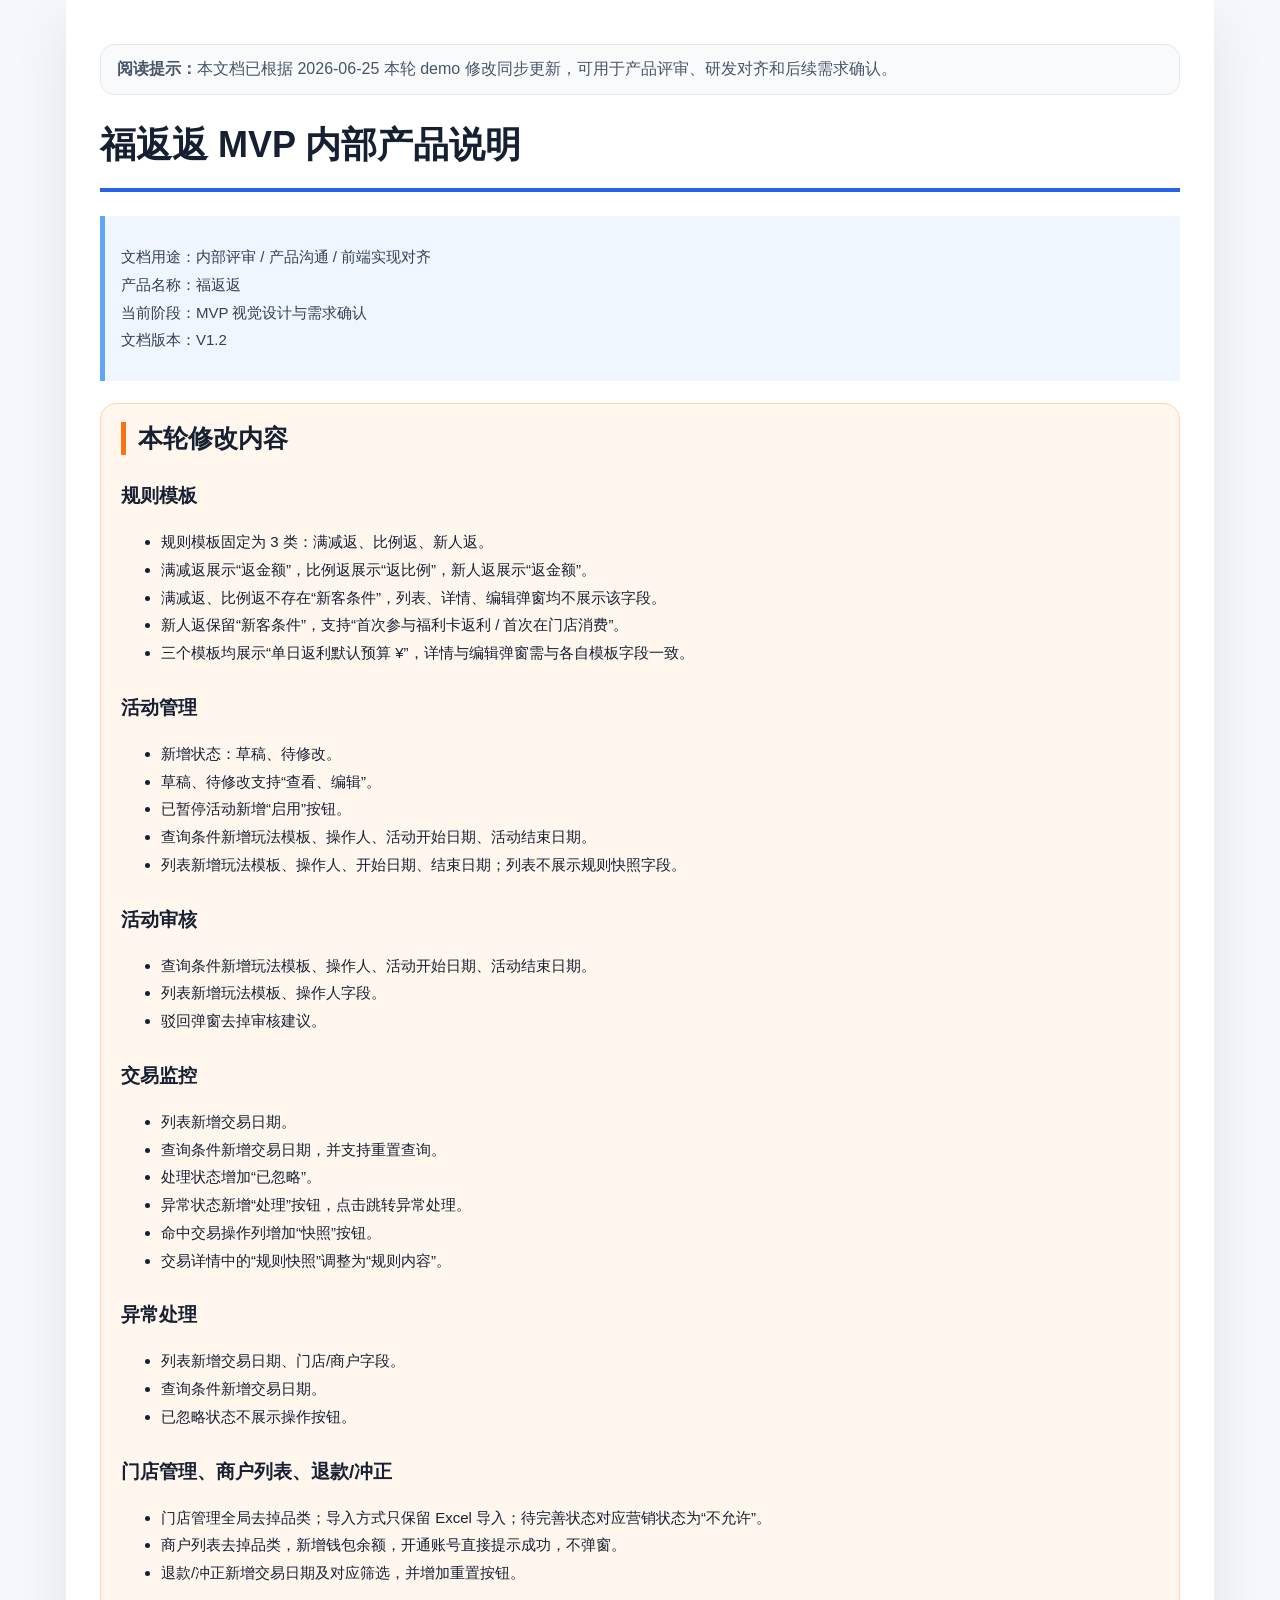
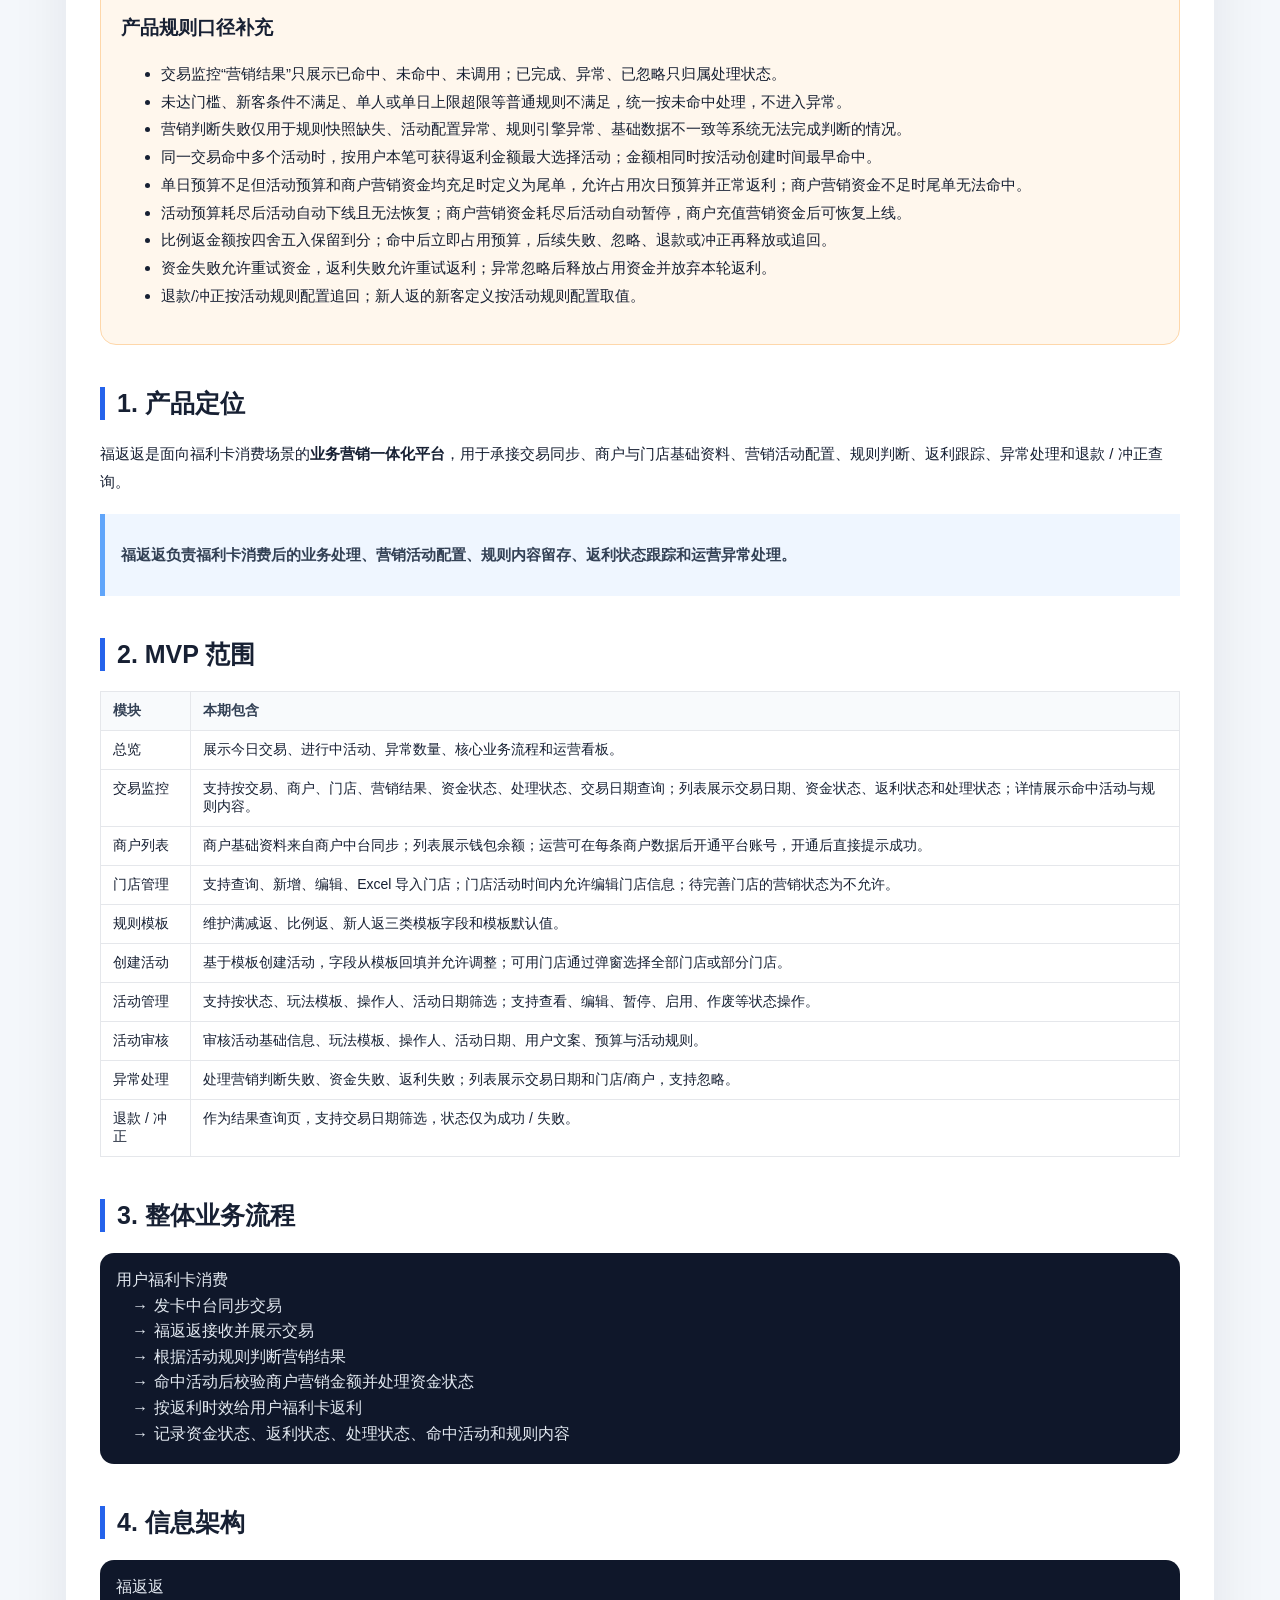
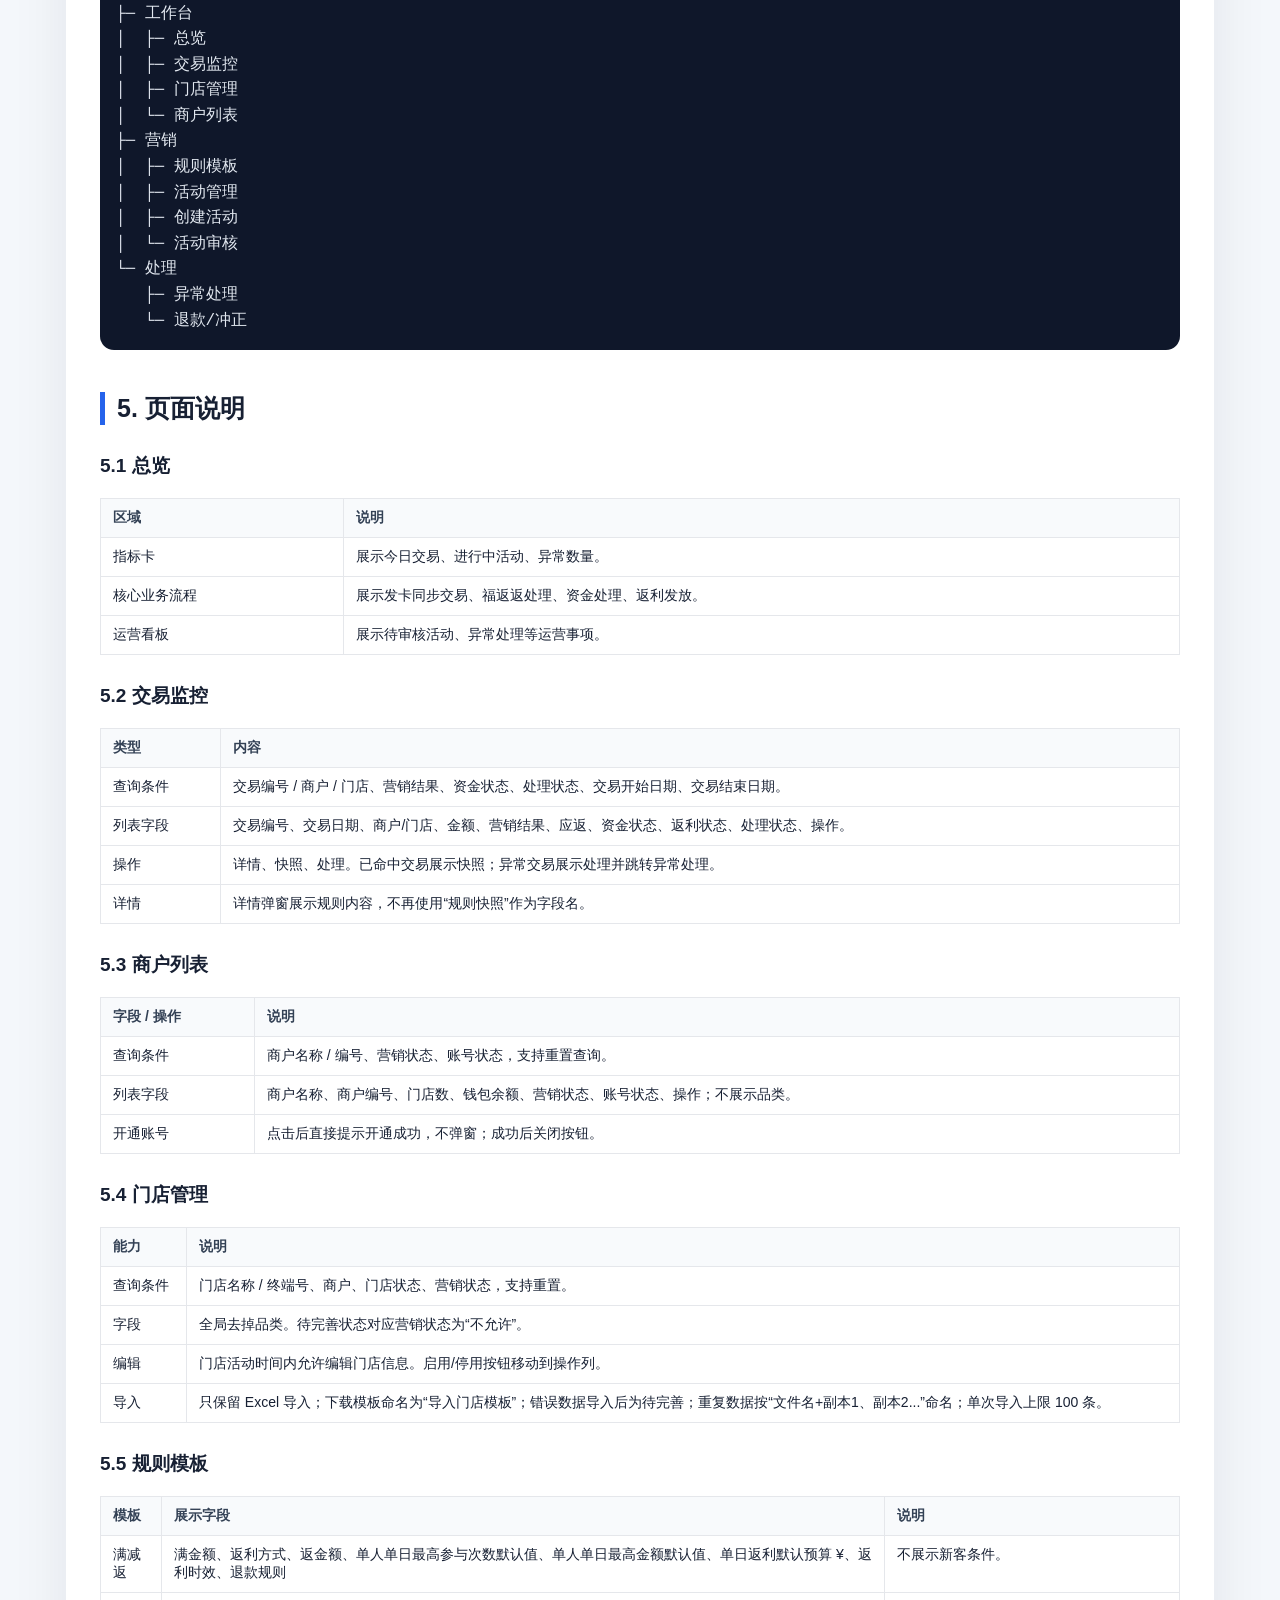
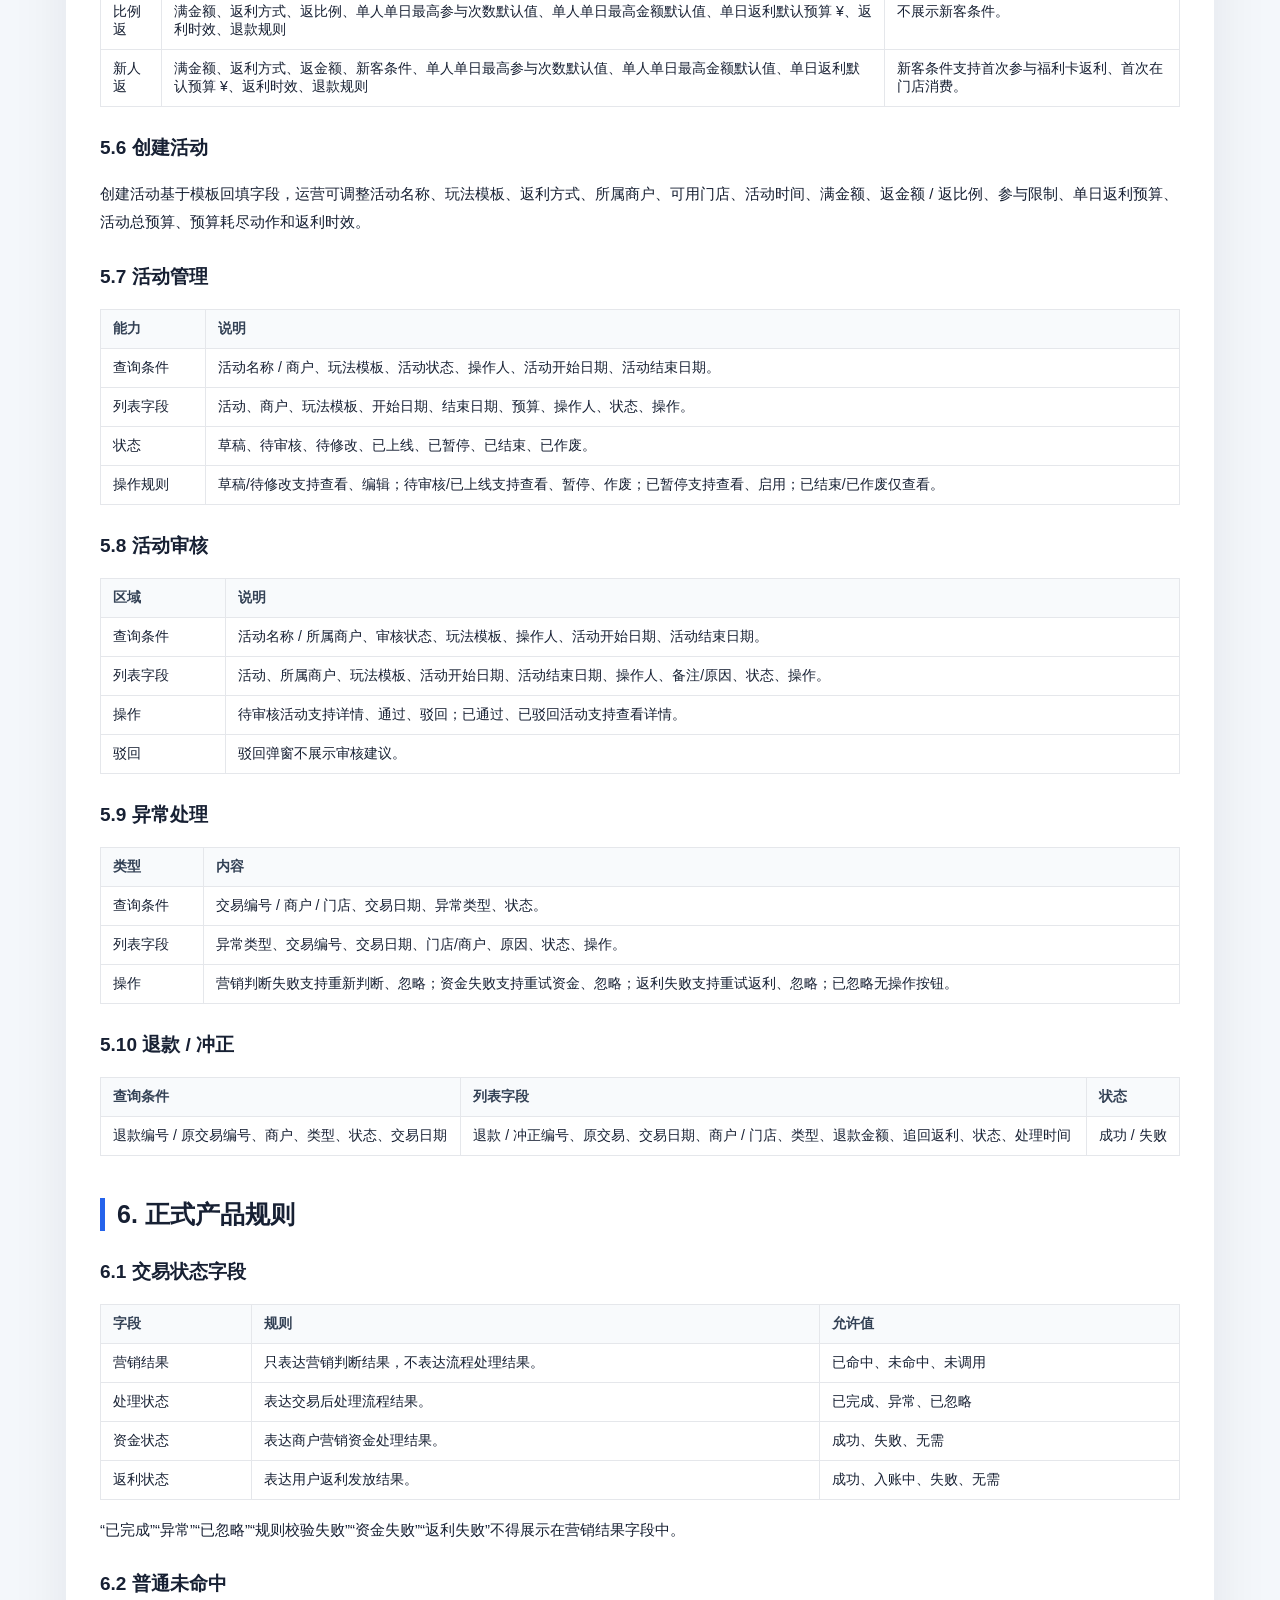
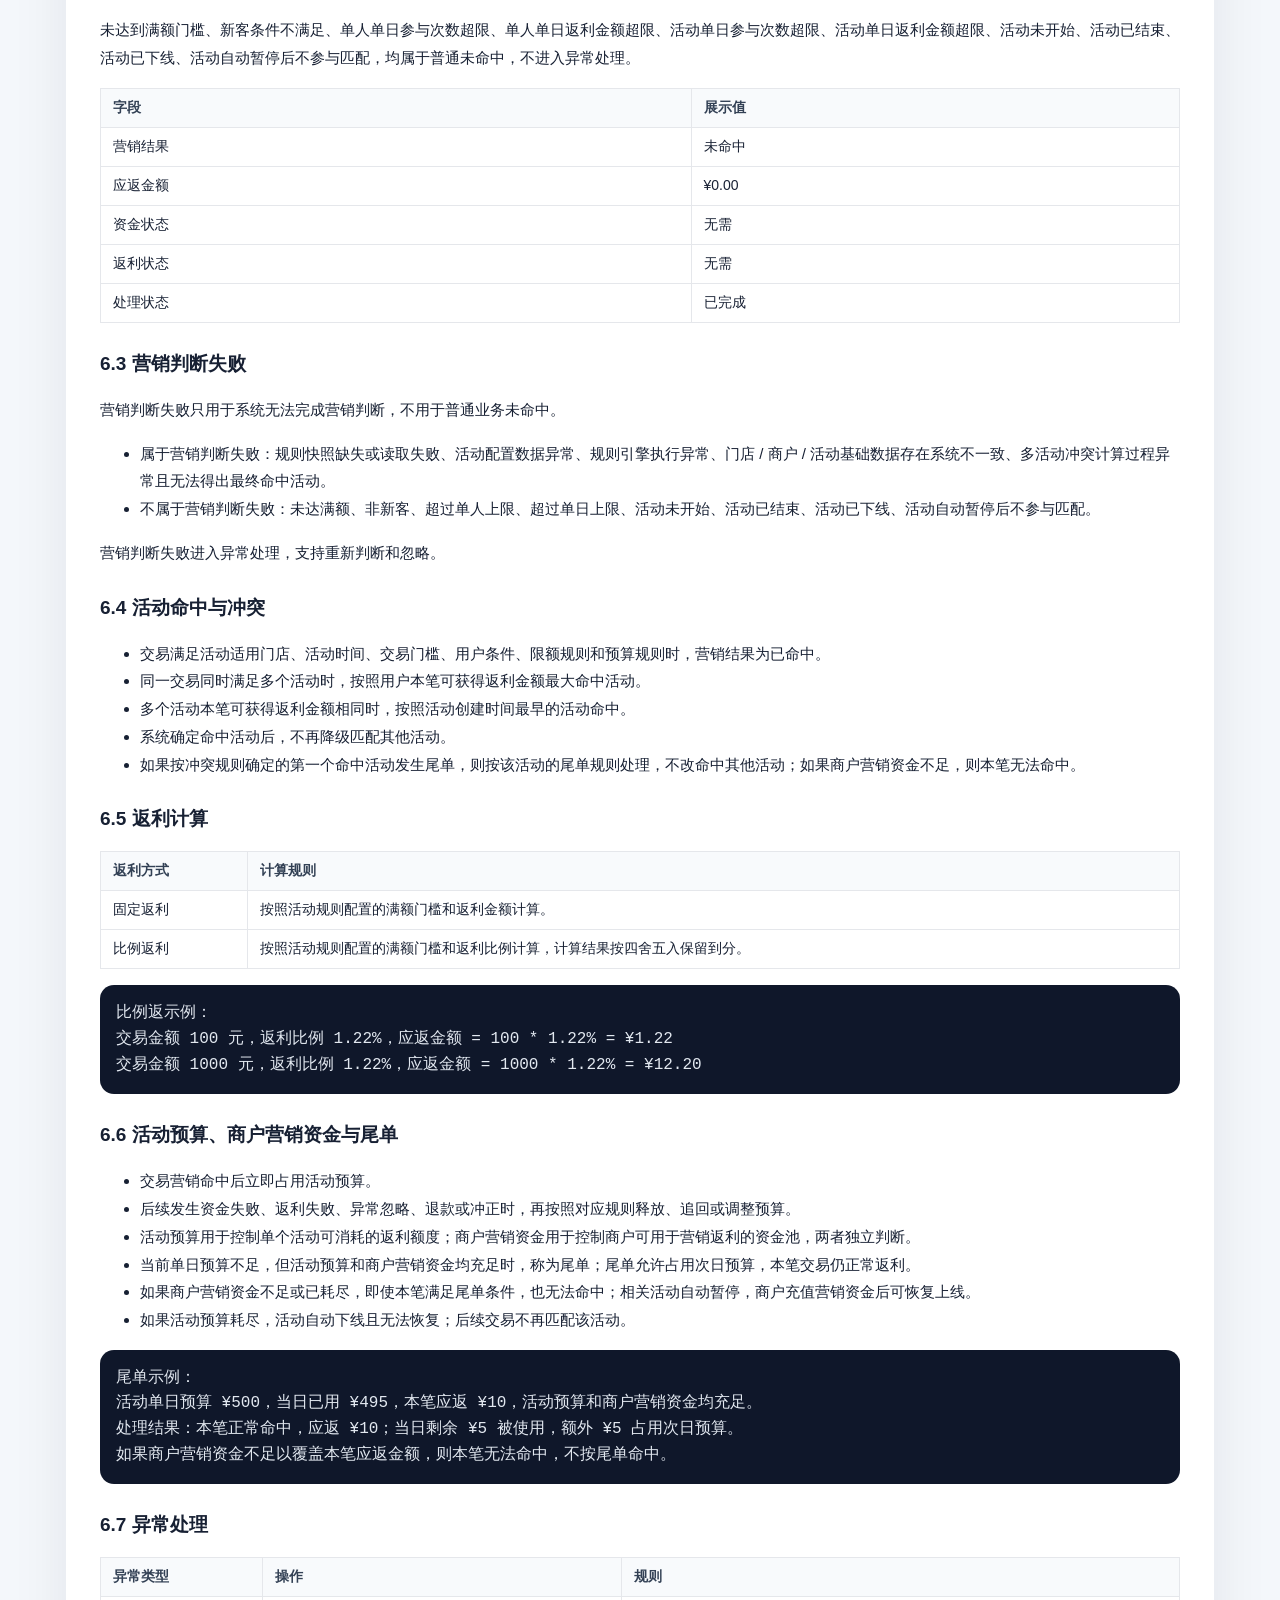
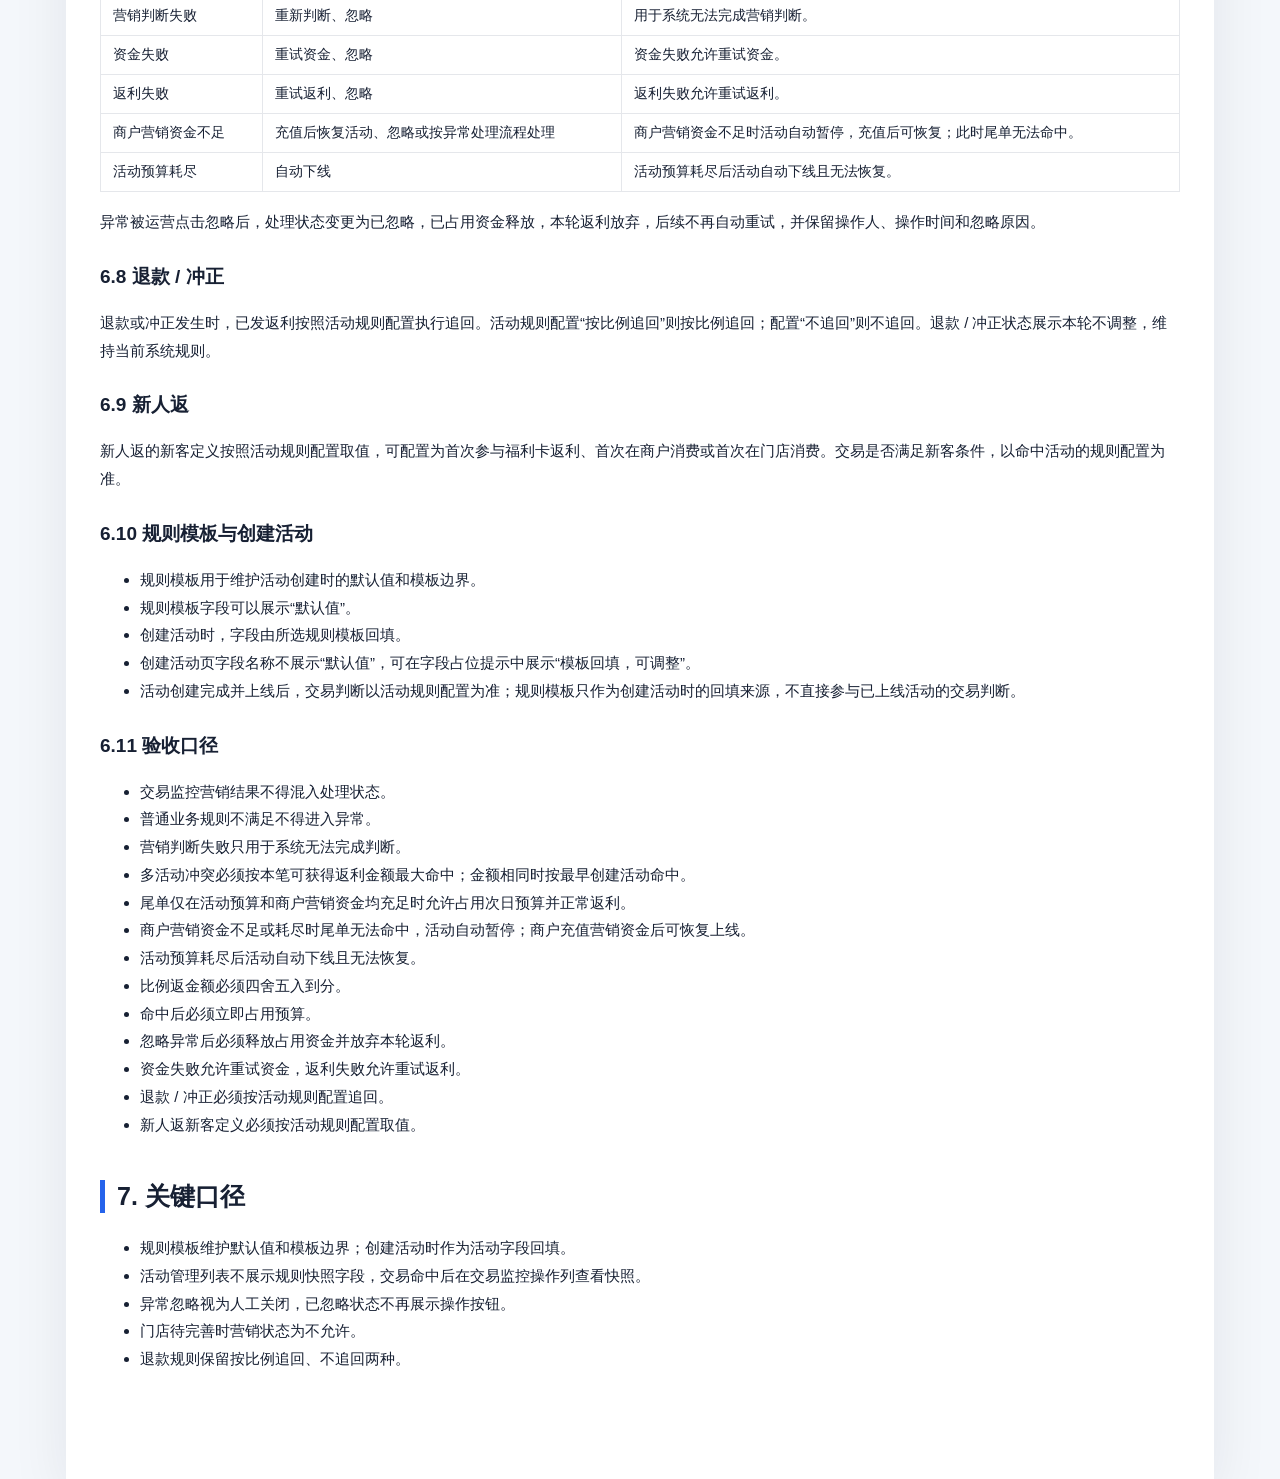
==== commit d35b7682: "Correct activity budget and merchant fund rules" ====
--- a/spec.html
+++ b/spec.html
@@ -84,8 +84,8 @@
 <li>未达门槛、新客条件不满足、单人或单日上限超限等普通规则不满足，统一按未命中处理，不进入异常。</li>
 <li>营销判断失败仅用于规则快照缺失、活动配置异常、规则引擎异常、基础数据不一致等系统无法完成判断的情况。</li>
 <li>同一交易命中多个活动时，按用户本笔可获得返利金额最大选择活动；金额相同时按活动创建时间最早命中。</li>
-<li>单日预算不足但活动总预算充足时定义为尾单，允许占用次日预算并正常返利；活动总预算不足进入异常。</li>
-<li>活动总预算耗尽后活动自动暂停，后续不再参与匹配；商户充值营销金额后由运营手动上线。</li>
+<li>单日预算不足但活动预算和商户营销资金均充足时定义为尾单，允许占用次日预算并正常返利；商户营销资金不足时尾单无法命中。</li>
+<li>活动预算耗尽后活动自动下线且无法恢复；商户营销资金耗尽后活动自动暂停，商户充值营销资金后可恢复上线。</li>
 <li>比例返金额按四舍五入保留到分；命中后立即占用预算，后续失败、忽略、退款或冲正再释放或追回。</li>
 <li>资金失败允许重试资金，返利失败允许重试返利；异常忽略后释放占用资金并放弃本轮返利。</li>
 <li>退款/冲正按活动规则配置追回；新人返的新客定义按活动规则配置取值。</li>
@@ -251,7 +251,7 @@
 <p>“已完成”“异常”“已忽略”“规则校验失败”“资金失败”“返利失败”不得展示在营销结果字段中。</p>
 
 <h3>6.2 普通未命中</h3>
-<p>未达到满额门槛、新客条件不满足、单人单日参与次数超限、单人单日返利金额超限、活动单日参与次数超限、活动单日返利金额超限、活动未开始、活动已结束、活动自动暂停后不参与匹配，均属于普通未命中，不进入异常处理。</p>
+<p>未达到满额门槛、新客条件不满足、单人单日参与次数超限、单人单日返利金额超限、活动单日参与次数超限、活动单日返利金额超限、活动未开始、活动已结束、活动已下线、活动自动暂停后不参与匹配，均属于普通未命中，不进入异常处理。</p>
 <table>
 <thead><tr><th>字段</th><th>展示值</th></tr></thead>
 <tbody>
@@ -267,7 +267,7 @@
 <p>营销判断失败只用于系统无法完成营销判断，不用于普通业务未命中。</p>
 <ul>
 <li>属于营销判断失败：规则快照缺失或读取失败、活动配置数据异常、规则引擎执行异常、门店 / 商户 / 活动基础数据存在系统不一致、多活动冲突计算过程异常且无法得出最终命中活动。</li>
-<li>不属于营销判断失败：未达满额、非新客、超过单人上限、超过单日上限、活动未开始、活动已结束、活动自动暂停后不参与匹配。</li>
+<li>不属于营销判断失败：未达满额、非新客、超过单人上限、超过单日上限、活动未开始、活动已结束、活动已下线、活动自动暂停后不参与匹配。</li>
 </ul>
 <p>营销判断失败进入异常处理，支持重新判断和忽略。</p>
 
@@ -277,7 +277,7 @@
 <li>同一交易同时满足多个活动时，按照用户本笔可获得返利金额最大命中活动。</li>
 <li>多个活动本笔可获得返利金额相同时，按照活动创建时间最早的活动命中。</li>
 <li>系统确定命中活动后，不再降级匹配其他活动。</li>
-<li>如果按冲突规则确定的第一个命中活动发生尾单余额不足，则按该活动的尾单规则处理，不改命中其他活动。</li>
+<li>如果按冲突规则确定的第一个命中活动发生尾单，则按该活动的尾单规则处理，不改命中其他活动；如果商户营销资金不足，则本笔无法命中。</li>
 </ul>
 
 <h3>6.5 返利计算</h3>
@@ -292,17 +292,19 @@
 交易金额 100 元，返利比例 1.22%，应返金额 = 100 * 1.22% = ¥1.22
 交易金额 1000 元，返利比例 1.22%，应返金额 = 1000 * 1.22% = ¥12.20</code></pre>
 
-<h3>6.6 预算占用与尾单</h3>
+<h3>6.6 活动预算、商户营销资金与尾单</h3>
 <ul>
 <li>交易营销命中后立即占用活动预算。</li>
 <li>后续发生资金失败、返利失败、异常忽略、退款或冲正时，再按照对应规则释放、追回或调整预算。</li>
-<li>当前单日预算不足但活动总预算充足时，称为尾单；尾单允许占用次日预算，本笔交易仍正常返利。</li>
-<li>如果本笔命中活动的活动总预算不足，则进入异常处理，不降级命中其他活动。</li>
-<li>活动总预算耗尽后，活动自动暂停；自动暂停后不再参与后续交易匹配；商户充值营销金额后，由运营手动上线活动。</li>
+<li>活动预算用于控制单个活动可消耗的返利额度；商户营销资金用于控制商户可用于营销返利的资金池，两者独立判断。</li>
+<li>当前单日预算不足，但活动预算和商户营销资金均充足时，称为尾单；尾单允许占用次日预算，本笔交易仍正常返利。</li>
+<li>如果商户营销资金不足或已耗尽，即使本笔满足尾单条件，也无法命中；相关活动自动暂停，商户充值营销资金后可恢复上线。</li>
+<li>如果活动预算耗尽，活动自动下线且无法恢复；后续交易不再匹配该活动。</li>
 </ul>
 <pre><code>尾单示例：
-活动单日预算 ¥500，当日已用 ¥495，本笔应返 ¥10，活动总预算仍充足。
-处理结果：本笔正常命中，应返 ¥10；当日剩余 ¥5 被使用，额外 ¥5 占用次日预算。</code></pre>
+活动单日预算 ¥500，当日已用 ¥495，本笔应返 ¥10，活动预算和商户营销资金均充足。
+处理结果：本笔正常命中，应返 ¥10；当日剩余 ¥5 被使用，额外 ¥5 占用次日预算。
+如果商户营销资金不足以覆盖本笔应返金额，则本笔无法命中，不按尾单命中。</code></pre>
 
 <h3>6.7 异常处理</h3>
 <table>
@@ -311,7 +313,8 @@
 <tr><td>营销判断失败</td><td>重新判断、忽略</td><td>用于系统无法完成营销判断。</td></tr>
 <tr><td>资金失败</td><td>重试资金、忽略</td><td>资金失败允许重试资金。</td></tr>
 <tr><td>返利失败</td><td>重试返利、忽略</td><td>返利失败允许重试返利。</td></tr>
-<tr><td>活动总预算不足</td><td>忽略或按异常处理流程处理</td><td>活动总预算不足时不降级命中其他活动。</td></tr>
+<tr><td>商户营销资金不足</td><td>充值后恢复活动、忽略或按异常处理流程处理</td><td>商户营销资金不足时活动自动暂停，充值后可恢复；此时尾单无法命中。</td></tr>
+<tr><td>活动预算耗尽</td><td>自动下线</td><td>活动预算耗尽后活动自动下线且无法恢复。</td></tr>
 </tbody>
 </table>
 <p>异常被运营点击忽略后，处理状态变更为已忽略，已占用资金释放，本轮返利放弃，后续不再自动重试，并保留操作人、操作时间和忽略原因。</p>
@@ -337,8 +340,9 @@
 <li>普通业务规则不满足不得进入异常。</li>
 <li>营销判断失败只用于系统无法完成判断。</li>
 <li>多活动冲突必须按本笔可获得返利金额最大命中；金额相同时按最早创建活动命中。</li>
-<li>尾单允许占用次日预算并正常返利。</li>
-<li>活动总预算不足进入异常；活动总预算耗尽后自动暂停。</li>
+<li>尾单仅在活动预算和商户营销资金均充足时允许占用次日预算并正常返利。</li>
+<li>商户营销资金不足或耗尽时尾单无法命中，活动自动暂停；商户充值营销资金后可恢复上线。</li>
+<li>活动预算耗尽后活动自动下线且无法恢复。</li>
 <li>比例返金额必须四舍五入到分。</li>
 <li>命中后必须立即占用预算。</li>
 <li>忽略异常后必须释放占用资金并放弃本轮返利。</li>
